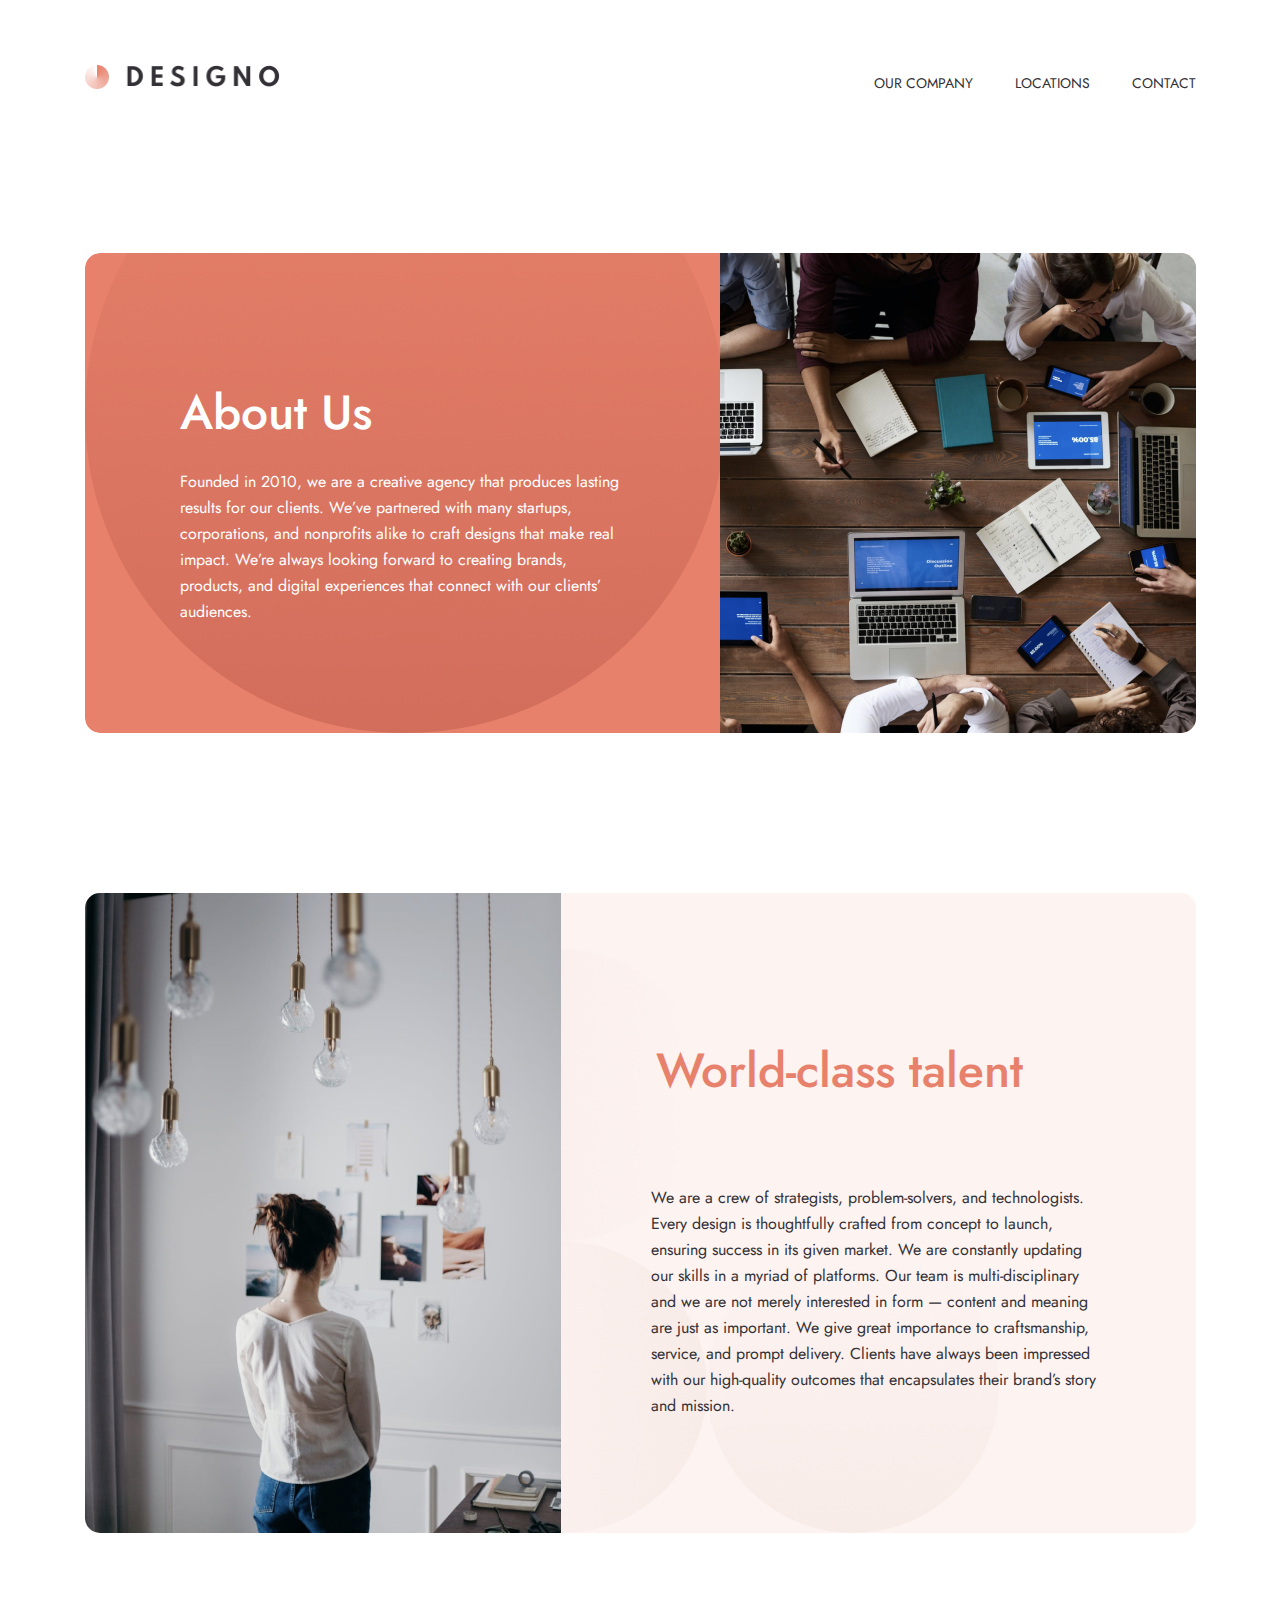
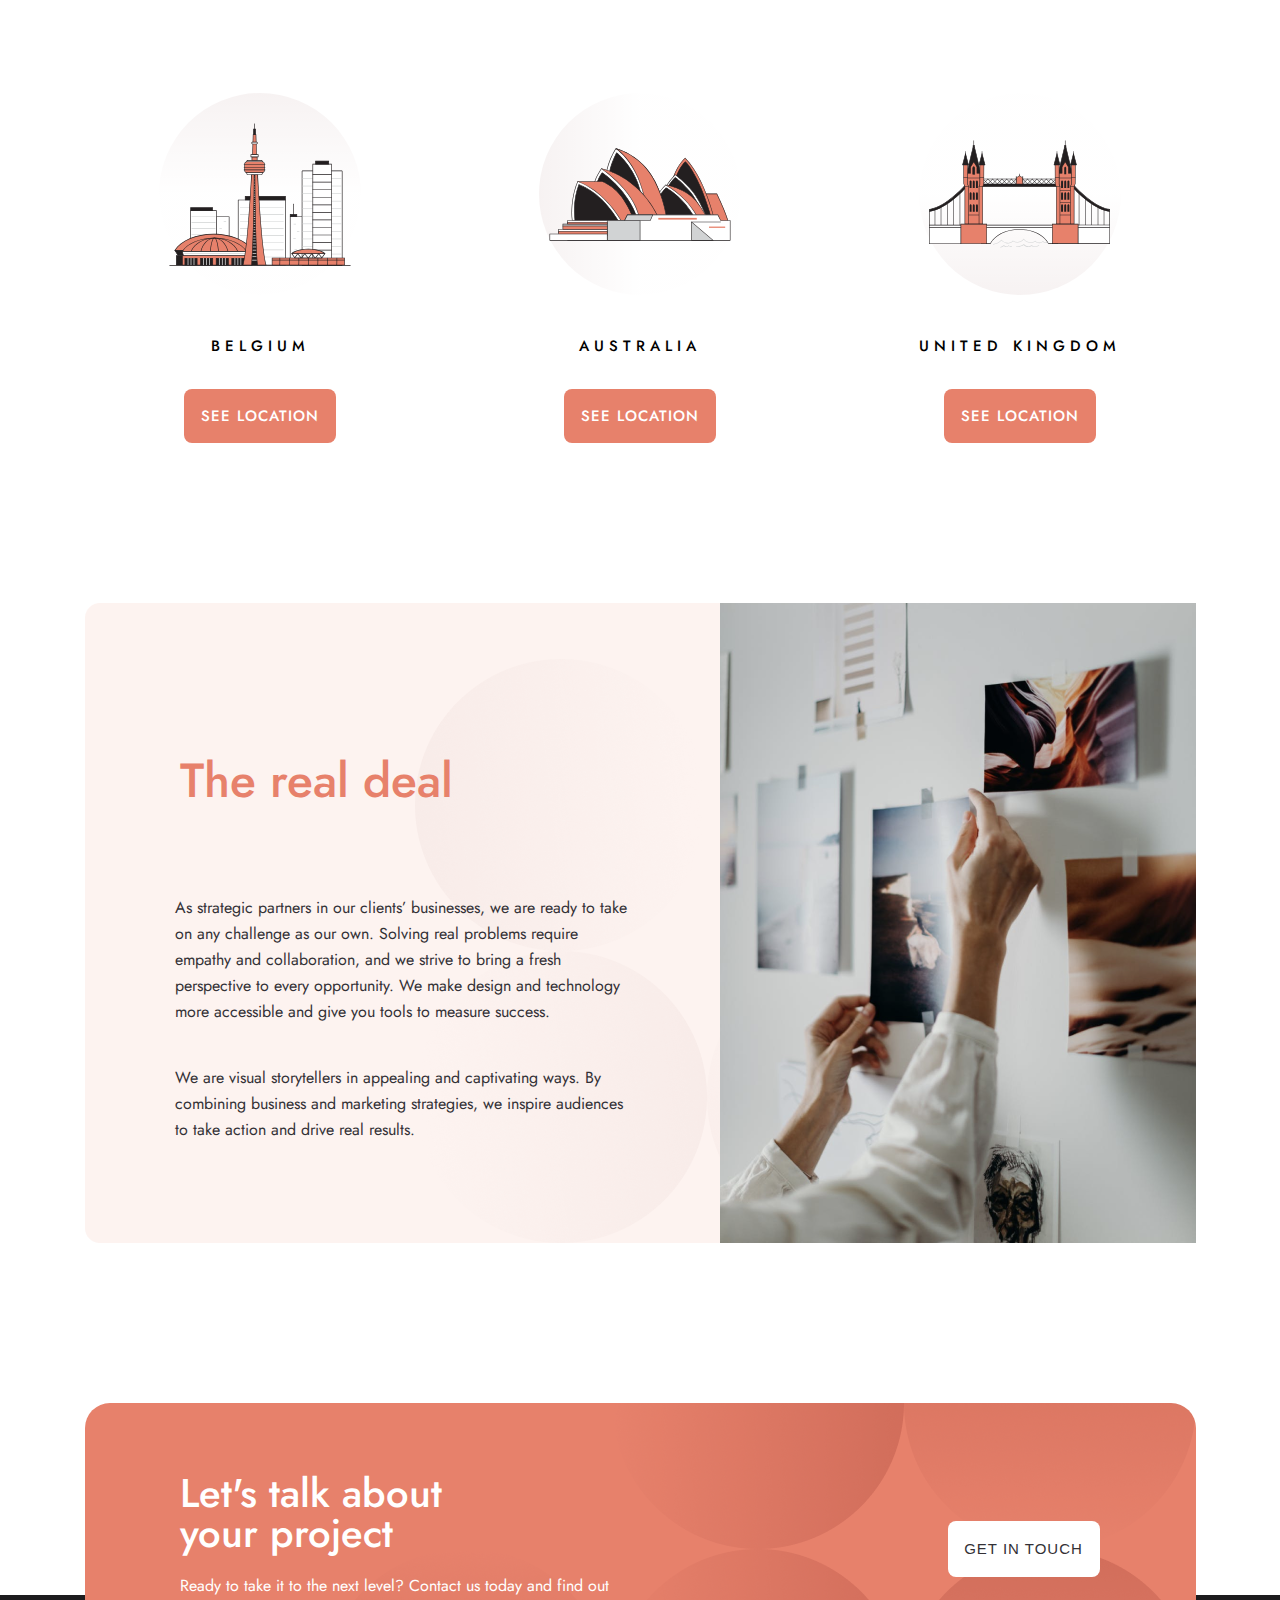
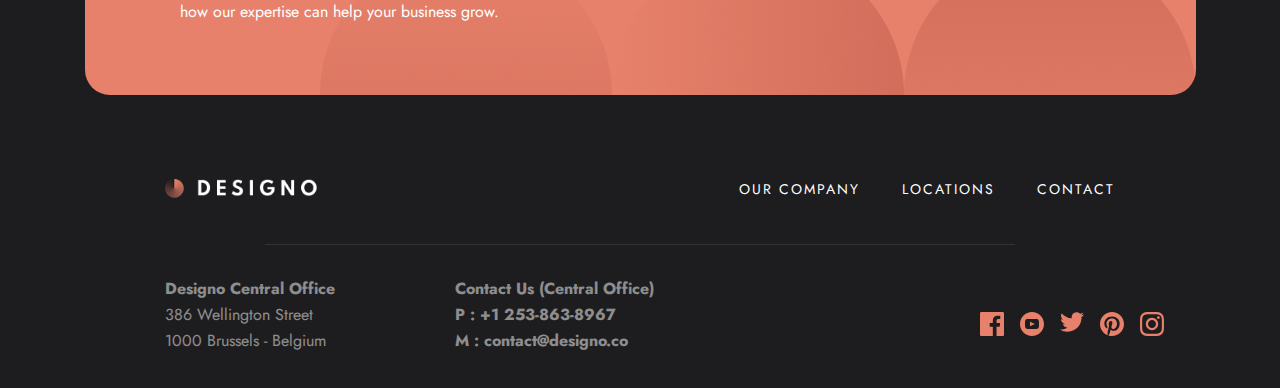
==== about-us.html @ 07c84627 "Uploading project" ====
<!DOCTYPE html>
<html lang="en">

<head>
    <meta charset="UTF-8">
    <meta http-equiv="X-UA-Compatible" content="IE=edge">
    <meta name="viewport" content="width=device-width, initial-scale=1.0">
    <link rel="stylesheet" href="src/css/about-style.min.css">
    <title>Designo</title>
</head>

<body>
    <header>
        <nav class="main-nav">
            <a href="index.html"><img class="logo-header" src="src/img/global/logo_header.png" alt="Logo Designo" /></a>

            <ul class="main-nav-list">
                <li><a class="main-nav-link" href="about-us.html">Our company</a></li>
                <li><a class="main-nav-link" href="locations.html">Locations</a></li>
                <li><a class="main-nav-link" href="contact.html">Contact</a></li>
            </ul>
        </nav>
    </header>
    <section class="landpage__about">
        <div class="landpage__about__textbehind">
            <h1 class="land__about__tittle"> About Us </h1>
            <p class="landpage__about__founded">Founded in 2010, we are a creative agency that produces lasting results
                for our clients. We’ve partnered with many startups, corporations, and nonprofits alike to craft designs
                that make real impact. We’re always looking forward to creating brands, products, and digital
                experiences that connect with our clients’ audiences.</p>
        </div>
        <div class="landpage__about__image">
            <img src="about-us/src/img/about-us.png" class="landpage__about__us">
        </div>
    </section>

    <section class="landpage__about__second">
        <div class="landpage__about__image__two">
            <img src="about-us/src/img/talent.png" class="landpage__about__talent">
        </div>

        <div class="landpage__about__textbehind__two">
            <h4 class="landpage__about__tittle__two">World-class talent</h4>
            <p class="landpage__about__crew">We are a crew of strategists, problem-solvers, and technologists. Every
                design is thoughtfully crafted from concept to launch, ensuring success in its given market. We are
                constantly updating our skills in a myriad of platforms.

                Our team is multi-disciplinary and we are not merely interested in form — content and meaning are just
                as important. We give great importance to craftsmanship, service, and prompt delivery. Clients have
                always been impressed with our high-quality outcomes that encapsulates their brand’s story and mission.
            </p>
        </div>
    </section>

    <section class="landpage__about__third">
        <div class="landpage__about__location">
            <img src="about-us/src/img/canada.svg" class="landpage_about__logo">
            <p class="landpage__about__pais">BELGIUM</p>
            <a href="#" class="landpage__about__location">SEE LOCATION</a>
        </div>
        <div class="landpage__about__location">
            <img src="about-us/src/img/australia.svg" class="landpage_about__logo">
            <p class="landpage__about__pais"> AUSTRALIA</p>
            <a href="#" class="landpage__about__location">SEE LOCATION</a>
        </div>

        <div class="landpage__about__location">
            <img src="about-us/src/img/uk.svg" class="landpage_about__logo">
            <p class="landpage__about__pais">UNITED KINGDOM</p>
            <a href="#" class="landpage__about__location">SEE LOCATION</a>
        </div>
    </section>

    <section class="landpage__about__fourth">
        <div class="landpage__about__textbehind__three">
            <h4 class="landpage__about__tittle__four">The real deal</h4>
            <p class="landpage__about__partners">As strategic partners in our clients’ businesses, we are ready to take
                on any challenge as our own. Solving real problems require empathy and collaboration, and we strive to
                bring a fresh perspective to every opportunity. We make design and technology more accessible and give
                you tools to measure success.</p>

            <p class="landpage__about__partners__two">We are visual storytellers in appealing and captivating ways. By
                combining business and marketing strategies, we inspire audiences to take action and drive real results.
            </p>
        </div>
        <div class="landpage__about__image__four">
            <img src="about-us/src/img/real-deal.png" class="landpage__about__deal">
        </div>

    </section>

    <!-- SECTION FOOTER -->

    <footer class="main-footer footer">
        <section class="footer__block block">
            <div class="block__textarea">
                <h4 class="block__title">Let's talk about your project</h4>
                <p class="block__text">Ready to take it to the next level? Contact us today and find out how our
                    expertise can help your business grow.</p>
            </div>
            <div class="block__buttonarea">
                <button class="block__button">Get in touch</button>
            </div>
        </section>
        <section class="footer__footer">
            <div class="footer__links">
                <a href="index.html">
                    <figure><img class="footer__logo" src="src/img/global/logo_footer.png" alt="Logo of designo">
                    </figure>
                </a>
                <nav class="footer__nav nav">
                    <ul class="nav__list">
                        <li class="nav__items"><a class="nav__links" href="about-us.html">Our company</a></li>
                        <li class="nav__items"><a class="nav__links" href="locations.html">Locations</a></li>
                        <li class="nav__items"><a class="nav__links" href="contact.html">Contact</a></li>
                    </ul>
                </nav>
            </div>
            <div class="footer__line"></div>
            <section class="footer__info info">
                <div class="info__adress adress">
                    <p class="adress__bold bold">Designo Central Office</p>
                    <p class="adress__name">
                        386 Wellington Street <br>
                        1000 Brussels - Belgium
                    </p>
                </div>
                <div class="info__contact contact">
                    <p class="contact__bold">
                        Contact Us (Central Office) <br>
                        P : <a class="contact__link" href="tel: +1253-863-8967">+1 253-863-8967</a><br>
                        M : <a class="contact__link" href="mailto: ">contact@designo.co</a>
                    </p>
                </div>
            </section>
            <section class="footer__social">
                <nav class="footer__social social">
                    <ul class="social__list">
                        <li class="social__items"><a class="social__links" href="#"><img class="social__image"
                                    src="src/img/global/icon/facebook.svg"></a></li>
                        <li class="social__items"><a class="social__links" href="#"><img class="social__image"
                                    src="src/img/global/icon/youtube.svg"></a></li>
                        <li class="social__items"><a class="social__links" href="#"><img class="social__image"
                                    src="src/img/global/icon/twitter.svg"></a></li>
                        <li class="social__items"><a class="social__links" href="#"><img class="social__image"
                                    src="src/img/global/icon/printerest.svg"></a></li>
                        <li class="social__items"><a class="social__links" href="#"><img class="social__image"
                                    src="src/img/global/icon/instagram.svg"></a></li>
                    </ul>
                </nav>
            </section>
        </section>
        </div>
    </footer>
</body>

</html>
---- src/css/about-style.min.css ----
@import"https://fonts.googleapis.com/css2?family=Jost:ital,wght@0,100;0,200;0,300;0,400;0,500;0,600;0,700;0,800;0,900;1,100;1,200;1,300;1,400;1,500;1,600;1,700;1,800;1,900&display=swap";.main-nav{max-width:111.1rem;display:-webkit-box;display:-ms-flexbox;display:flex;-webkit-box-pack:justify;-ms-flex-pack:justify;justify-content:space-between;margin:auto;margin-top:6.5rem;margin-bottom:7rem}.main-nav .logo-header{width:19.5rem}.main-nav .main-nav-list{display:-webkit-box;display:-ms-flexbox;display:flex;gap:4.2rem;-webkit-box-align:end;-ms-flex-align:end;align-items:flex-end;list-style:none}.main-nav .main-nav-list .main-nav-link:link,.main-nav .main-nav-list .main-nav-link:active,.main-nav .main-nav-list .main-nav-link:visited{font-size:1.4rem;color:#333136;text-decoration:none;text-transform:uppercase;position:relative}.main-nav .main-nav-list .main-nav-link:link::after,.main-nav .main-nav-list .main-nav-link:active::after,.main-nav .main-nav-list .main-nav-link:visited::after{content:"";position:absolute;bottom:0;left:0;width:100%;height:1px;-webkit-transform:scaleX(0);transform:scaleX(0);-webkit-transition:-webkit-transform .4s ease;transition:-webkit-transform .4s ease;transition:transform .4s ease;transition:transform .4s ease, -webkit-transform .4s ease;-webkit-transform-origin:bottom right;transform-origin:bottom right;background-color:#333136}.main-nav .main-nav-list .main-nav-link:link:hover::after,.main-nav .main-nav-list .main-nav-link:active:hover::after,.main-nav .main-nav-list .main-nav-link:visited:hover::after{-webkit-transform-origin:bottom left;transform-origin:bottom left;-webkit-transform:scaleX(1);transform:scaleX(1)}.landpage__about{margin:16rem auto;background:url(../../../about-us/src/img/background.png);border-radius:1.5rem;border-left:0px;width:111.1rem;height:48rem;display:-webkit-box;display:-ms-flexbox;display:flex}.landpage__about__us{border-radius:1.5rem;border-bottom-left-radius:0px;border-top-left-radius:0px}.land__about__tittle{padding-top:13.6rem;padding-left:9.5rem;font-family:"Jost";font-style:normal;font-weight:500;font-size:4.8rem;line-height:4.8rem;color:#fff}.landpage__about__founded{margin:3.2rem 9.5rem;font-family:"Jost";font-style:normal;font-weight:400;font-size:1.6rem;line-height:2.6rem;color:#fff}.landpage__about__second{display:-webkit-box;display:-ms-flexbox;display:flex;margin:16rem auto;background:url(../../../about-us/src/img/Group.png);width:111.1rem;height:64rem;left:16.5rem;top:79.5rem}.landpage__about__second .landpage__about__talent{border-top-left-radius:1.5rem;border-bottom-left-radius:1.5rem}.landpage__about__second .landpage__about__tittle__two{padding-top:15.4rem;padding-left:95px;font-family:"Jost";font-style:normal;font-weight:500;font-size:4.8rem;line-height:4.8rem;color:#e7816b}.landpage__about__second .landpage__about__crew{margin:9rem 9rem;font-family:"Jost";font-style:normal;font-weight:400;font-size:1.6rem;line-height:2.6rem;color:#333136}.landpage__about__third{margin:auto;display:-webkit-box;display:-ms-flexbox;display:flex;-webkit-box-pack:center;-ms-flex-pack:center;justify-content:center;gap:3rem}.landpage__about__third .landpage__about__location{justify-items:center;-webkit-box-orient:vertical;-webkit-box-direction:normal;-ms-flex-direction:column;flex-direction:column;display:-webkit-box;display:-ms-flexbox;display:flex;-webkit-box-align:center;-ms-flex-align:center;align-items:center;width:35rem}.landpage__about__third .landpage__about__location .landpage_about__logo{margin-bottom:4rem}.landpage__about__third .landpage__about__location .landpage__about__pais{font-family:"Jost";font-style:normal;font-weight:500;font-size:1.5rem;text-align:center;letter-spacing:.5rem;margin-bottom:3.2rem}.landpage__about__third .landpage__about__location .landpage__about__location{display:-webkit-box;display:-ms-flexbox;display:flex;-webkit-box-pack:center;-ms-flex-pack:center;justify-content:center;-webkit-box-align:center;-ms-flex-align:center;align-items:center;text-decoration:none;letter-spacing:.1rem;font-family:"Jost";font-style:normal;font-weight:500;font-size:1.5rem;line-height:2.2rem;color:#fff;background:#e7816b;border-radius:.8rem;width:15.2rem;height:5.4rem;padding:.4rem}.landpage__about__third .landpage__about__location .landpage__about__location:hover{background-color:#864b3d}.landpage__about__fourth{display:-webkit-box;display:-ms-flexbox;display:flex;margin:16rem auto;background:url(../../../about-us/src/img/Group.png);width:111.1rem;height:64rem;left:16.5rem;top:79.5rem}.landpage__about__fourth .landpage__about__textbehind__three{-webkit-box-orient:vertical;-webkit-box-direction:normal;-ms-flex-direction:flex-end;flex-direction:flex-end}.landpage__about__fourth .landpage__about__textbehind__three .landpage__about__tittle__four{padding-top:15.4rem;padding-left:9.5rem;font-family:"Jost";font-style:normal;font-weight:500;font-size:4.8rem;line-height:4.8rem;color:#e7816b}.landpage__about__fourth .landpage__about__textbehind__three .landpage__about__partners{margin:9rem 9rem;font-family:"Jost";font-style:normal;font-weight:400;font-size:1.6rem;line-height:2.6rem;color:#333136}.landpage__about__fourth .landpage__about__textbehind__three .landpage__about__partners__two{margin-bottom:auto;margin:-5rem 9rem;font-family:"Jost";font-style:normal;font-weight:400;font-size:1.6rem;line-height:2.6rem;color:#333136}.landpage__about__image__four{display:-webkit-box;display:-ms-flexbox;display:flex}.landpage__about__image__four .landpage__about__deal{border:top right radius 1.5rem;border:bottom right radius 1.5rem;width:47.6rem}.footer{width:100vw}.footer .block{position:relative;z-index:1;background-image:url("../../src/img/global/footer.png");background-position:center;background-size:cover;max-width:111.1rem;height:29.2rem;margin:0 auto;border-radius:25px;display:-webkit-box;display:-ms-flexbox;display:flex;-webkit-box-orient:horizontal;-webkit-box-direction:normal;-ms-flex-direction:row;flex-direction:row;-webkit-box-align:center;-ms-flex-align:center;align-items:center}.footer .block__textarea{display:-webkit-box;display:-ms-flexbox;display:flex;-webkit-box-orient:vertical;-webkit-box-direction:normal;-ms-flex-direction:column;flex-direction:column;-webkit-box-pack:center;-ms-flex-pack:center;justify-content:center;gap:2rem;margin-left:9.5rem;margin-right:30.9rem}.footer .block__title{max-width:26.8rem;font-weight:500;font-size:4rem;line-height:4rem;color:#fff}.footer .block__text{width:45.9rem;max-height:5.2rem;font-weight:400;font-size:1.6rem;line-height:2.6rem;color:#fff}.footer .block__button{width:15.2rem;height:5.6rem;background:#fff;border-radius:8px;border:none;font-weight:500;font-size:1.5rem;color:#333136;text-transform:uppercase;letter-spacing:.1rem}.footer .block__button:hover{background:rgba(255,255,255,.5);color:#fff;cursor:pointer}.footer__footer{position:absolute;background-color:#1d1c1e;width:100vw;height:39.3rem;margin-top:-10rem}.footer__links{display:-webkit-box;display:-ms-flexbox;display:flex;-webkit-box-orient:horizontal;-webkit-box-direction:normal;-ms-flex-direction:row;flex-direction:row;-webkit-box-pack:justify;-ms-flex-pack:justify;justify-content:space-between;max-width:101.1rem;margin:4rem 16.5rem;padding-top:14.4rem}.footer__logo{width:15.7rem}.footer__line{border-top:1px solid #fff;opacity:.1;width:75rem;margin:0 auto;margin-bottom:3.1rem}.footer .nav__list{display:-webkit-box;display:-ms-flexbox;display:flex;-webkit-box-orient:horizontal;-webkit-box-direction:normal;-ms-flex-direction:row;flex-direction:row;gap:4.2rem;list-style:none}.footer .nav__links{color:#fff;font-size:1.4rem;letter-spacing:2px;text-transform:uppercase;-webkit-text-decoration-line:none;text-decoration-line:none}.footer .nav__links:hover{-webkit-text-decoration-line:underline;text-decoration-line:underline;-webkit-text-decoration-color:rgba(255,255,255,.2);text-decoration-color:rgba(255,255,255,.2)}.footer .info{display:-webkit-box;display:-ms-flexbox;display:flex;-webkit-box-orient:horizontal;-webkit-box-direction:normal;-ms-flex-direction:row;flex-direction:row;gap:12rem;max-width:101.1rem;margin:0px 16.5rem}.footer .info__adress{color:#fff;opacity:.5;font-size:1.6rem;line-height:2.6rem;max-width:35rem}.footer .info__adress .bold{font-weight:700}.footer .info__contact{color:#fff;opacity:.5;font-size:1.6rem;line-height:2.6rem;font-weight:700;max-width:35rem}.footer .contact__link{text-decoration:none;color:#fff}.footer .social__list{display:-webkit-box;display:-ms-flexbox;display:flex;-webkit-box-orient:horizontal;-webkit-box-direction:normal;-ms-flex-direction:row;flex-direction:row;gap:1.6rem;-webkit-box-pack:end;-ms-flex-pack:end;justify-content:flex-end;margin:0px 11.6rem 7.2rem 0px;position:relative;bottom:4.2rem;list-style:none}.footer .social__links:hover{-webkit-filter:brightness(0) saturate(100%) invert(69%) sepia(67%) saturate(338%) hue-rotate(318deg) brightness(100%) contrast(102%);filter:brightness(0) saturate(100%) invert(69%) sepia(67%) saturate(338%) hue-rotate(318deg) brightness(100%) contrast(102%)}*{margin:0;padding:0;-webkit-box-sizing:border-box;box-sizing:border-box}html{font-size:62.5%;font-family:"Jost",sans-serif}/*# sourceMappingURL=about-style.min.css.map */
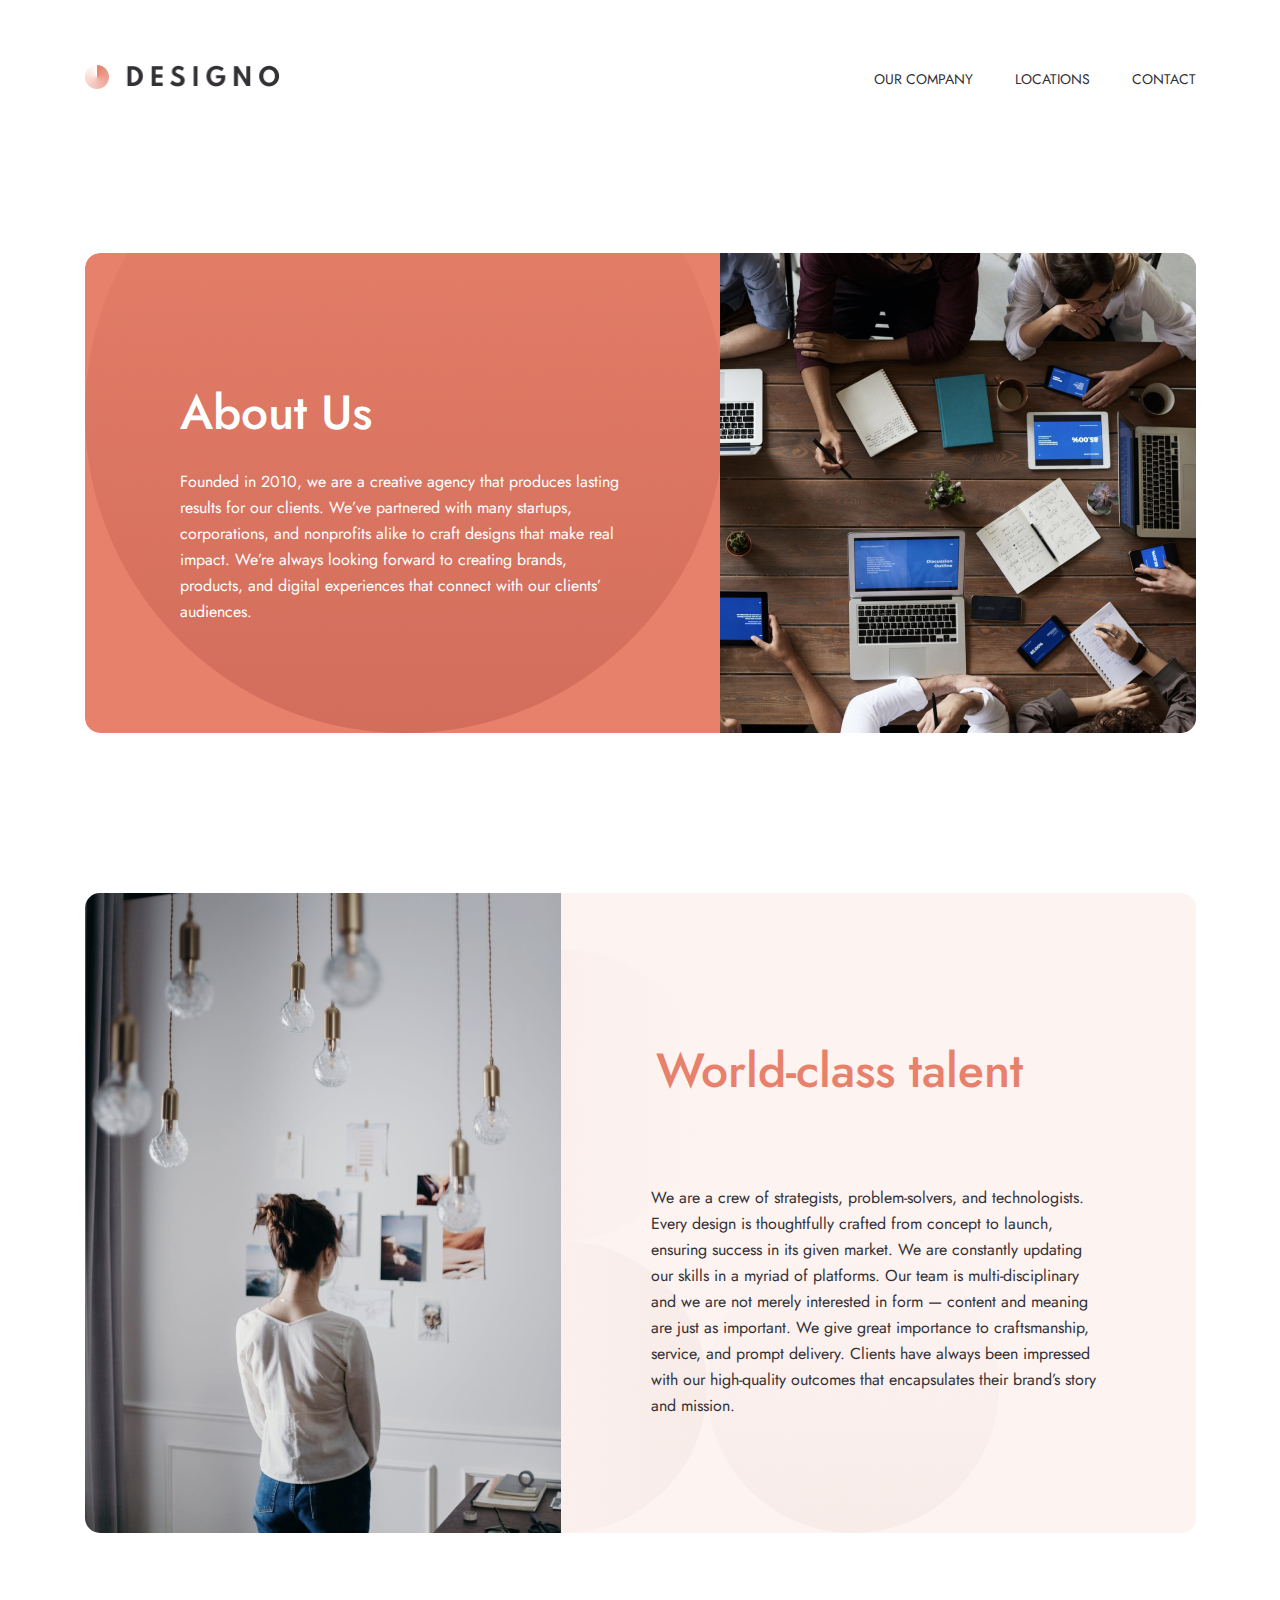
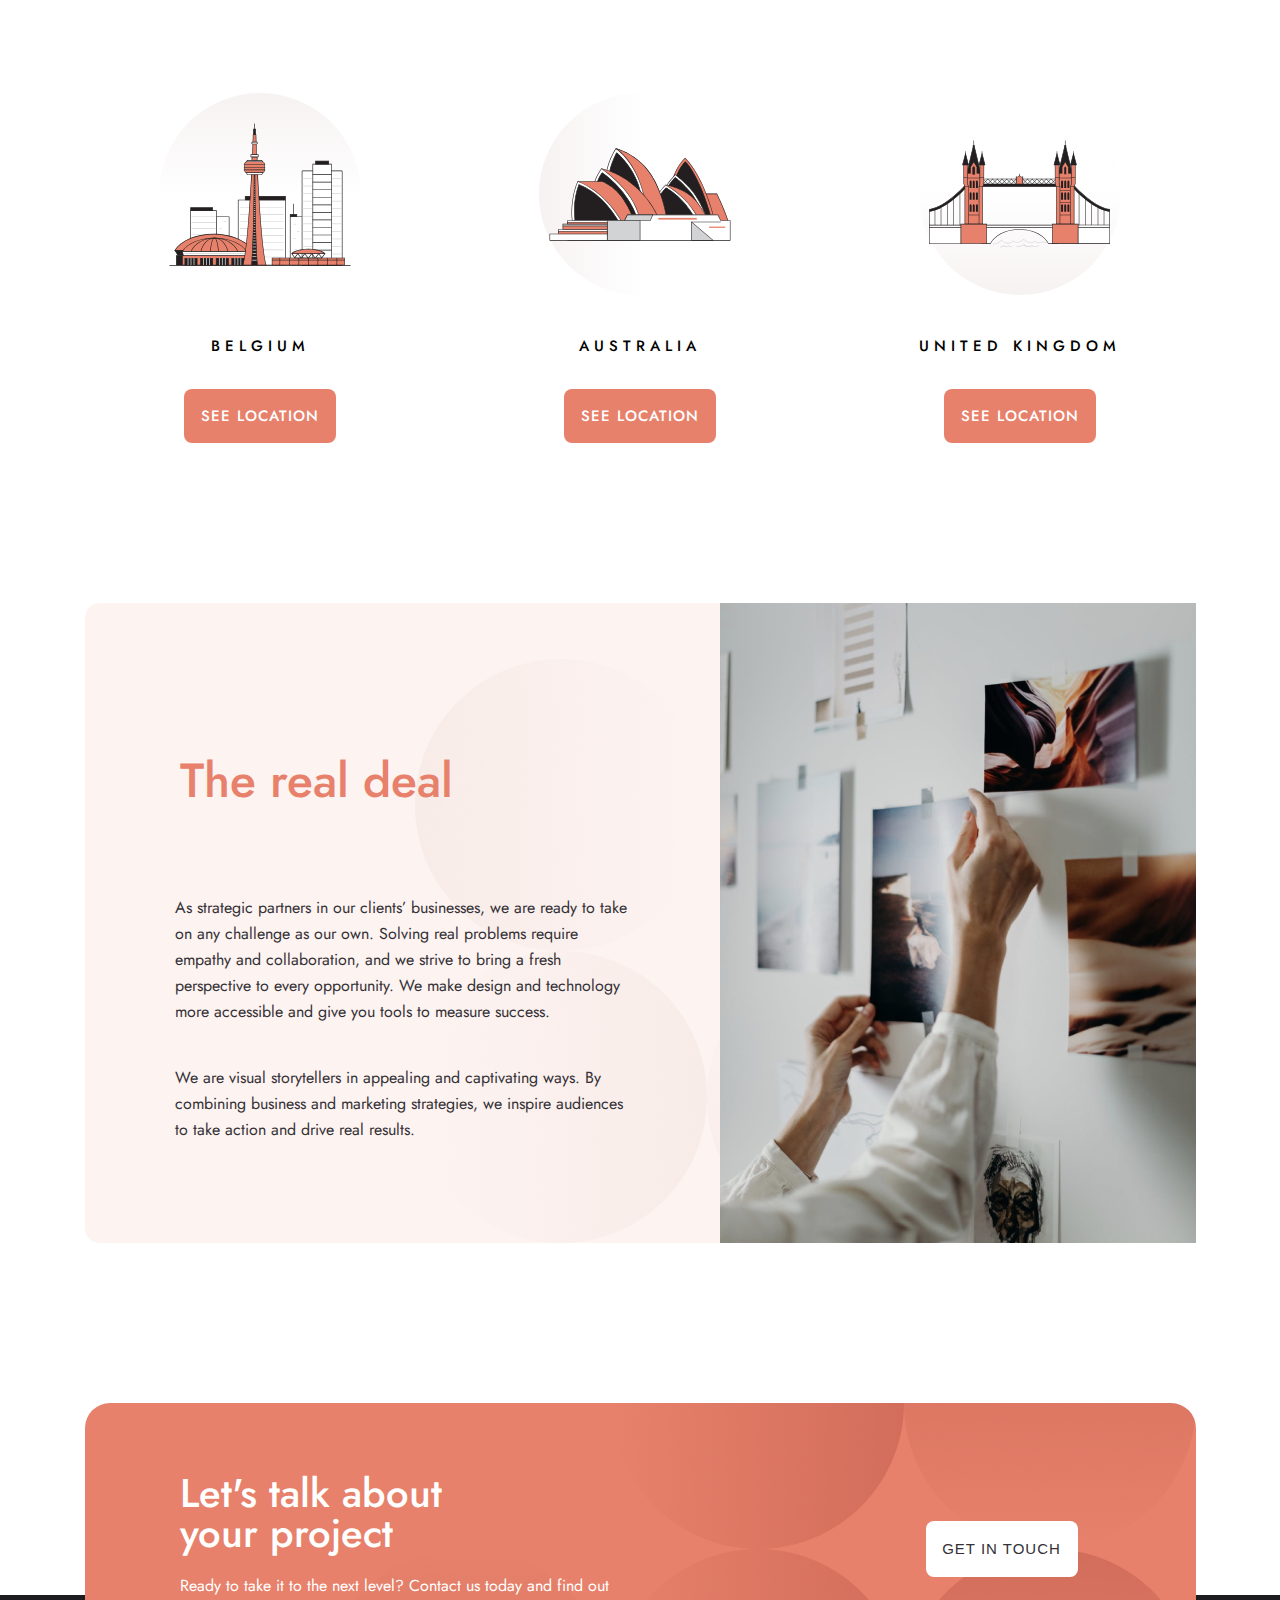
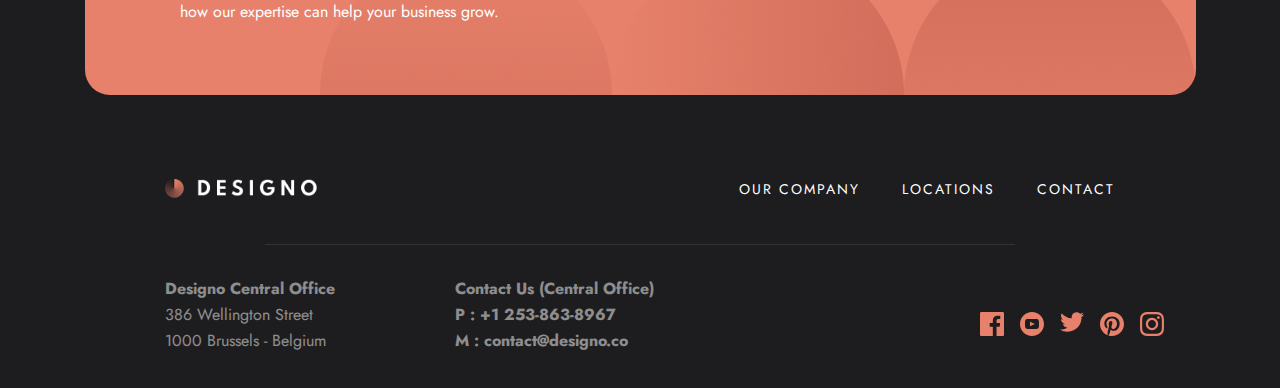
==== commit ce506695: "Friday commit" ====
--- a/about-us.html
+++ b/about-us.html
@@ -5,7 +5,7 @@
     <meta charset="UTF-8">
     <meta http-equiv="X-UA-Compatible" content="IE=edge">
     <meta name="viewport" content="width=device-width, initial-scale=1.0">
-    <link rel="stylesheet" href="src/css/about-style.min.css">
+    <link rel="stylesheet" href="././src/css/about-style.min.css">
     <title>Designo</title>
 </head>
 
@@ -89,69 +89,71 @@
 
     </section>
 
-    <!-- SECTION FOOTER -->
+  <!-- SECTION FOOTER -->
 
-    <footer class="main-footer footer">
-        <section class="footer__block block">
-            <div class="block__textarea">
-                <h4 class="block__title">Let's talk about your project</h4>
-                <p class="block__text">Ready to take it to the next level? Contact us today and find out how our
-                    expertise can help your business grow.</p>
-            </div>
-            <div class="block__buttonarea">
-                <button class="block__button">Get in touch</button>
-            </div>
-        </section>
-        <section class="footer__footer">
-            <div class="footer__links">
-                <a href="index.html">
-                    <figure><img class="footer__logo" src="src/img/global/logo_footer.png" alt="Logo of designo">
-                    </figure>
-                </a>
-                <nav class="footer__nav nav">
-                    <ul class="nav__list">
-                        <li class="nav__items"><a class="nav__links" href="about-us.html">Our company</a></li>
-                        <li class="nav__items"><a class="nav__links" href="locations.html">Locations</a></li>
-                        <li class="nav__items"><a class="nav__links" href="contact.html">Contact</a></li>
-                    </ul>
-                </nav>
-            </div>
-            <div class="footer__line"></div>
-            <section class="footer__info info">
-                <div class="info__adress adress">
-                    <p class="adress__bold bold">Designo Central Office</p>
-                    <p class="adress__name">
-                        386 Wellington Street <br>
-                        1000 Brussels - Belgium
-                    </p>
-                </div>
-                <div class="info__contact contact">
-                    <p class="contact__bold">
-                        Contact Us (Central Office) <br>
-                        P : <a class="contact__link" href="tel: +1253-863-8967">+1 253-863-8967</a><br>
-                        M : <a class="contact__link" href="mailto: ">contact@designo.co</a>
-                    </p>
-                </div>
-            </section>
-            <section class="footer__social">
-                <nav class="footer__social social">
-                    <ul class="social__list">
-                        <li class="social__items"><a class="social__links" href="#"><img class="social__image"
-                                    src="src/img/global/icon/facebook.svg"></a></li>
-                        <li class="social__items"><a class="social__links" href="#"><img class="social__image"
-                                    src="src/img/global/icon/youtube.svg"></a></li>
-                        <li class="social__items"><a class="social__links" href="#"><img class="social__image"
-                                    src="src/img/global/icon/twitter.svg"></a></li>
-                        <li class="social__items"><a class="social__links" href="#"><img class="social__image"
-                                    src="src/img/global/icon/printerest.svg"></a></li>
-                        <li class="social__items"><a class="social__links" href="#"><img class="social__image"
-                                    src="src/img/global/icon/instagram.svg"></a></li>
-                    </ul>
-                </nav>
-            </section>
-        </section>
+  <footer class="main-footer footer">
+    <section class="footer__block block">
+      <div class="block__area">
+        <div class="block__textarea">
+          <h4 class="block__title">Let's talk about your project</h4>
+          <p class="block__text">Ready to take it to the next level? Contact us today and find out how our
+            expertise can help your business grow.</p>
         </div>
-    </footer>
+        <div class="block__buttonarea">
+          <button class="block__button">Get in touch</button>
+        </div>
+      </div>
+    </section>
+    <section class="footer__footer">
+      <div class="footer__links">
+        <a href="index.html">
+          <figure><img class="footer__logo" src="src/img/global/logo_footer.png" alt="Logo of designo">
+          </figure>
+        </a>
+        <nav class="footer__nav nav">
+          <ul class="nav__list">
+            <li class="nav__items"><a class="nav__links" href="about-us.html">Our company</a></li>
+            <li class="nav__items"><a class="nav__links" href="locations.html">Locations</a></li>
+            <li class="nav__items"><a class="nav__links" href="contact.html">Contact</a></li>
+          </ul>
+        </nav>
+      </div>
+      <div class="footer__line"></div>
+      <section class="footer__info info">
+        <div class="info__adress adress">
+          <p class="adress__bold bold">Designo Central Office</p>
+          <p class="adress__name">
+            386 Wellington Street <br>
+            1000 Brussels - Belgium
+          </p>
+        </div>
+        <div class="info__contact contact">
+          <p class="contact__bold">
+            Contact Us (Central Office) <br>
+            P : <a class="contact__link" href="tel: +1253-863-8967">+1 253-863-8967</a><br>
+            M : <a class="contact__link" href="mailto: ">contact@designo.co</a>
+          </p>
+        </div>
+      </section>
+      <section class="footer__social">
+        <nav class="footer__social social">
+          <ul class="social__list">
+            <li class="social__items"><a class="social__links" href="#"><img class="social__image"
+                  src="src/img/global/icon/facebook.svg"></a></li>
+            <li class="social__items"><a class="social__links" href="#"><img class="social__image"
+                  src="src/img/global/icon/youtube.svg"></a></li>
+            <li class="social__items"><a class="social__links" href="#"><img class="social__image"
+                  src="src/img/global/icon/twitter.svg"></a></li>
+            <li class="social__items"><a class="social__links" href="#"><img class="social__image"
+                  src="src/img/global/icon/printerest.svg"></a></li>
+            <li class="social__items"><a class="social__links" href="#"><img class="social__image"
+                  src="src/img/global/icon/instagram.svg"></a></li>
+          </ul>
+        </nav>
+      </section>
+    </section>
+    </div>
+  </footer>
 </body>
 
 </html>--- a/src/css/about-style.min.css
+++ b/src/css/about-style.min.css
@@ -1 +1 @@
-@import"https://fonts.googleapis.com/css2?family=Jost:ital,wght@0,100;0,200;0,300;0,400;0,500;0,600;0,700;0,800;0,900;1,100;1,200;1,300;1,400;1,500;1,600;1,700;1,800;1,900&display=swap";.main-nav{max-width:111.1rem;display:-webkit-box;display:-ms-flexbox;display:flex;-webkit-box-pack:justify;-ms-flex-pack:justify;justify-content:space-between;margin:auto;margin-top:6.5rem;margin-bottom:7rem}.main-nav .logo-header{width:19.5rem}.main-nav .main-nav-list{display:-webkit-box;display:-ms-flexbox;display:flex;gap:4.2rem;-webkit-box-align:end;-ms-flex-align:end;align-items:flex-end;list-style:none}.main-nav .main-nav-list .main-nav-link:link,.main-nav .main-nav-list .main-nav-link:active,.main-nav .main-nav-list .main-nav-link:visited{font-size:1.4rem;color:#333136;text-decoration:none;text-transform:uppercase;position:relative}.main-nav .main-nav-list .main-nav-link:link::after,.main-nav .main-nav-list .main-nav-link:active::after,.main-nav .main-nav-list .main-nav-link:visited::after{content:"";position:absolute;bottom:0;left:0;width:100%;height:1px;-webkit-transform:scaleX(0);transform:scaleX(0);-webkit-transition:-webkit-transform .4s ease;transition:-webkit-transform .4s ease;transition:transform .4s ease;transition:transform .4s ease, -webkit-transform .4s ease;-webkit-transform-origin:bottom right;transform-origin:bottom right;background-color:#333136}.main-nav .main-nav-list .main-nav-link:link:hover::after,.main-nav .main-nav-list .main-nav-link:active:hover::after,.main-nav .main-nav-list .main-nav-link:visited:hover::after{-webkit-transform-origin:bottom left;transform-origin:bottom left;-webkit-transform:scaleX(1);transform:scaleX(1)}.landpage__about{margin:16rem auto;background:url(../../../about-us/src/img/background.png);border-radius:1.5rem;border-left:0px;width:111.1rem;height:48rem;display:-webkit-box;display:-ms-flexbox;display:flex}.landpage__about__us{border-radius:1.5rem;border-bottom-left-radius:0px;border-top-left-radius:0px}.land__about__tittle{padding-top:13.6rem;padding-left:9.5rem;font-family:"Jost";font-style:normal;font-weight:500;font-size:4.8rem;line-height:4.8rem;color:#fff}.landpage__about__founded{margin:3.2rem 9.5rem;font-family:"Jost";font-style:normal;font-weight:400;font-size:1.6rem;line-height:2.6rem;color:#fff}.landpage__about__second{display:-webkit-box;display:-ms-flexbox;display:flex;margin:16rem auto;background:url(../../../about-us/src/img/Group.png);width:111.1rem;height:64rem;left:16.5rem;top:79.5rem}.landpage__about__second .landpage__about__talent{border-top-left-radius:1.5rem;border-bottom-left-radius:1.5rem}.landpage__about__second .landpage__about__tittle__two{padding-top:15.4rem;padding-left:95px;font-family:"Jost";font-style:normal;font-weight:500;font-size:4.8rem;line-height:4.8rem;color:#e7816b}.landpage__about__second .landpage__about__crew{margin:9rem 9rem;font-family:"Jost";font-style:normal;font-weight:400;font-size:1.6rem;line-height:2.6rem;color:#333136}.landpage__about__third{margin:auto;display:-webkit-box;display:-ms-flexbox;display:flex;-webkit-box-pack:center;-ms-flex-pack:center;justify-content:center;gap:3rem}.landpage__about__third .landpage__about__location{justify-items:center;-webkit-box-orient:vertical;-webkit-box-direction:normal;-ms-flex-direction:column;flex-direction:column;display:-webkit-box;display:-ms-flexbox;display:flex;-webkit-box-align:center;-ms-flex-align:center;align-items:center;width:35rem}.landpage__about__third .landpage__about__location .landpage_about__logo{margin-bottom:4rem}.landpage__about__third .landpage__about__location .landpage__about__pais{font-family:"Jost";font-style:normal;font-weight:500;font-size:1.5rem;text-align:center;letter-spacing:.5rem;margin-bottom:3.2rem}.landpage__about__third .landpage__about__location .landpage__about__location{display:-webkit-box;display:-ms-flexbox;display:flex;-webkit-box-pack:center;-ms-flex-pack:center;justify-content:center;-webkit-box-align:center;-ms-flex-align:center;align-items:center;text-decoration:none;letter-spacing:.1rem;font-family:"Jost";font-style:normal;font-weight:500;font-size:1.5rem;line-height:2.2rem;color:#fff;background:#e7816b;border-radius:.8rem;width:15.2rem;height:5.4rem;padding:.4rem}.landpage__about__third .landpage__about__location .landpage__about__location:hover{background-color:#864b3d}.landpage__about__fourth{display:-webkit-box;display:-ms-flexbox;display:flex;margin:16rem auto;background:url(../../../about-us/src/img/Group.png);width:111.1rem;height:64rem;left:16.5rem;top:79.5rem}.landpage__about__fourth .landpage__about__textbehind__three{-webkit-box-orient:vertical;-webkit-box-direction:normal;-ms-flex-direction:flex-end;flex-direction:flex-end}.landpage__about__fourth .landpage__about__textbehind__three .landpage__about__tittle__four{padding-top:15.4rem;padding-left:9.5rem;font-family:"Jost";font-style:normal;font-weight:500;font-size:4.8rem;line-height:4.8rem;color:#e7816b}.landpage__about__fourth .landpage__about__textbehind__three .landpage__about__partners{margin:9rem 9rem;font-family:"Jost";font-style:normal;font-weight:400;font-size:1.6rem;line-height:2.6rem;color:#333136}.landpage__about__fourth .landpage__about__textbehind__three .landpage__about__partners__two{margin-bottom:auto;margin:-5rem 9rem;font-family:"Jost";font-style:normal;font-weight:400;font-size:1.6rem;line-height:2.6rem;color:#333136}.landpage__about__image__four{display:-webkit-box;display:-ms-flexbox;display:flex}.landpage__about__image__four .landpage__about__deal{border:top right radius 1.5rem;border:bottom right radius 1.5rem;width:47.6rem}.footer{width:100vw}.footer .block{position:relative;z-index:1;background-image:url("../../src/img/global/footer.png");background-position:center;background-size:cover;max-width:111.1rem;height:29.2rem;margin:0 auto;border-radius:25px;display:-webkit-box;display:-ms-flexbox;display:flex;-webkit-box-orient:horizontal;-webkit-box-direction:normal;-ms-flex-direction:row;flex-direction:row;-webkit-box-align:center;-ms-flex-align:center;align-items:center}.footer .block__textarea{display:-webkit-box;display:-ms-flexbox;display:flex;-webkit-box-orient:vertical;-webkit-box-direction:normal;-ms-flex-direction:column;flex-direction:column;-webkit-box-pack:center;-ms-flex-pack:center;justify-content:center;gap:2rem;margin-left:9.5rem;margin-right:30.9rem}.footer .block__title{max-width:26.8rem;font-weight:500;font-size:4rem;line-height:4rem;color:#fff}.footer .block__text{width:45.9rem;max-height:5.2rem;font-weight:400;font-size:1.6rem;line-height:2.6rem;color:#fff}.footer .block__button{width:15.2rem;height:5.6rem;background:#fff;border-radius:8px;border:none;font-weight:500;font-size:1.5rem;color:#333136;text-transform:uppercase;letter-spacing:.1rem}.footer .block__button:hover{background:rgba(255,255,255,.5);color:#fff;cursor:pointer}.footer__footer{position:absolute;background-color:#1d1c1e;width:100vw;height:39.3rem;margin-top:-10rem}.footer__links{display:-webkit-box;display:-ms-flexbox;display:flex;-webkit-box-orient:horizontal;-webkit-box-direction:normal;-ms-flex-direction:row;flex-direction:row;-webkit-box-pack:justify;-ms-flex-pack:justify;justify-content:space-between;max-width:101.1rem;margin:4rem 16.5rem;padding-top:14.4rem}.footer__logo{width:15.7rem}.footer__line{border-top:1px solid #fff;opacity:.1;width:75rem;margin:0 auto;margin-bottom:3.1rem}.footer .nav__list{display:-webkit-box;display:-ms-flexbox;display:flex;-webkit-box-orient:horizontal;-webkit-box-direction:normal;-ms-flex-direction:row;flex-direction:row;gap:4.2rem;list-style:none}.footer .nav__links{color:#fff;font-size:1.4rem;letter-spacing:2px;text-transform:uppercase;-webkit-text-decoration-line:none;text-decoration-line:none}.footer .nav__links:hover{-webkit-text-decoration-line:underline;text-decoration-line:underline;-webkit-text-decoration-color:rgba(255,255,255,.2);text-decoration-color:rgba(255,255,255,.2)}.footer .info{display:-webkit-box;display:-ms-flexbox;display:flex;-webkit-box-orient:horizontal;-webkit-box-direction:normal;-ms-flex-direction:row;flex-direction:row;gap:12rem;max-width:101.1rem;margin:0px 16.5rem}.footer .info__adress{color:#fff;opacity:.5;font-size:1.6rem;line-height:2.6rem;max-width:35rem}.footer .info__adress .bold{font-weight:700}.footer .info__contact{color:#fff;opacity:.5;font-size:1.6rem;line-height:2.6rem;font-weight:700;max-width:35rem}.footer .contact__link{text-decoration:none;color:#fff}.footer .social__list{display:-webkit-box;display:-ms-flexbox;display:flex;-webkit-box-orient:horizontal;-webkit-box-direction:normal;-ms-flex-direction:row;flex-direction:row;gap:1.6rem;-webkit-box-pack:end;-ms-flex-pack:end;justify-content:flex-end;margin:0px 11.6rem 7.2rem 0px;position:relative;bottom:4.2rem;list-style:none}.footer .social__links:hover{-webkit-filter:brightness(0) saturate(100%) invert(69%) sepia(67%) saturate(338%) hue-rotate(318deg) brightness(100%) contrast(102%);filter:brightness(0) saturate(100%) invert(69%) sepia(67%) saturate(338%) hue-rotate(318deg) brightness(100%) contrast(102%)}*{margin:0;padding:0;-webkit-box-sizing:border-box;box-sizing:border-box}html{font-size:62.5%;font-family:"Jost",sans-serif}/*# sourceMappingURL=about-style.min.css.map */+@import"https://fonts.googleapis.com/css2?family=Jost:ital,wght@0,100;0,200;0,300;0,400;0,500;0,600;0,700;0,800;0,900;1,100;1,200;1,300;1,400;1,500;1,600;1,700;1,800;1,900&display=swap";*{margin:0;padding:0;-webkit-box-sizing:border-box;box-sizing:border-box}html{width:100vw;overflow-x:hidden;overflow-y:scroll;font-size:62.5%;font-family:"Jost",sans-serif}@media screen and (max-width: 1160px){html{font-size:55%}}@media screen and (max-width: 880px){html{font-size:50%}}@media screen and (max-width: 768px){html{font-size:62.5%}}a{text-decoration:none}.main-nav{max-width:111.1rem;display:-webkit-box;display:-ms-flexbox;display:flex;-webkit-box-pack:justify;-ms-flex-pack:justify;justify-content:space-between;margin:auto;margin-top:6.5rem;margin-bottom:7rem}@media screen and (max-width: 1160px){.main-nav{margin:6rem 5rem 7rem}}.main-nav .logo-header{width:19.5rem}.main-nav .main-nav-list{display:-webkit-box;display:-ms-flexbox;display:flex;gap:4.2rem;-webkit-box-align:center;-ms-flex-align:center;align-items:center;list-style:none}.main-nav .main-nav-list .main-nav-link:link,.main-nav .main-nav-list .main-nav-link:active,.main-nav .main-nav-list .main-nav-link:visited{font-size:1.4rem;color:#333136;text-decoration:none;text-transform:uppercase;position:relative}.main-nav .main-nav-list .main-nav-link:link::after,.main-nav .main-nav-list .main-nav-link:active::after,.main-nav .main-nav-list .main-nav-link:visited::after{content:"";position:absolute;bottom:0;left:0;width:100%;height:1px;-webkit-transform:scaleX(0);transform:scaleX(0);-webkit-transition:-webkit-transform .4s ease;transition:-webkit-transform .4s ease;transition:transform .4s ease;transition:transform .4s ease, -webkit-transform .4s ease;-webkit-transform-origin:bottom right;transform-origin:bottom right;background-color:#333136}.main-nav .main-nav-list .main-nav-link:link:hover::after,.main-nav .main-nav-list .main-nav-link:active:hover::after,.main-nav .main-nav-list .main-nav-link:visited:hover::after{-webkit-transform-origin:bottom left;transform-origin:bottom left;-webkit-transform:scaleX(1);transform:scaleX(1)}.landpage__about{margin:16rem auto;background:url(../../about-us/src/img/background.png);border-radius:1.5rem;border-left:0px;width:111.1rem;height:48rem;display:-webkit-box;display:-ms-flexbox;display:flex}.landpage__about__us{border-radius:1.5rem;border-bottom-left-radius:0px;border-top-left-radius:0px}.land__about__tittle{padding-top:13.6rem;padding-left:9.5rem;font-family:"Jost";font-style:normal;font-weight:500;font-size:4.8rem;line-height:4.8rem;color:#fff}.landpage__about__founded{margin:3.2rem 9.5rem;font-family:"Jost";font-style:normal;font-weight:400;font-size:1.6rem;line-height:2.6rem;color:#fff}.landpage__about__second{display:-webkit-box;display:-ms-flexbox;display:flex;margin:16rem auto;background:url("../../about-us/src/img/Group.png");width:111.1rem;height:64rem;left:16.5rem;top:79.5rem}.landpage__about__second .landpage__about__talent{border-top-left-radius:1.5rem;border-bottom-left-radius:1.5rem}.landpage__about__second .landpage__about__tittle__two{padding-top:15.4rem;padding-left:95px;font-family:"Jost";font-style:normal;font-weight:500;font-size:4.8rem;line-height:4.8rem;color:#e7816b}.landpage__about__second .landpage__about__crew{margin:9rem 9rem;font-family:"Jost";font-style:normal;font-weight:400;font-size:1.6rem;line-height:2.6rem;color:#333136}.landpage__about__third{margin:auto;display:-webkit-box;display:-ms-flexbox;display:flex;-webkit-box-pack:center;-ms-flex-pack:center;justify-content:center;gap:3rem}.landpage__about__third .landpage__about__location{justify-items:center;-webkit-box-orient:vertical;-webkit-box-direction:normal;-ms-flex-direction:column;flex-direction:column;display:-webkit-box;display:-ms-flexbox;display:flex;-webkit-box-align:center;-ms-flex-align:center;align-items:center;width:35rem}.landpage__about__third .landpage__about__location .landpage_about__logo{margin-bottom:4rem}.landpage__about__third .landpage__about__location .landpage__about__pais{font-family:"Jost";font-style:normal;font-weight:500;font-size:1.5rem;text-align:center;letter-spacing:.5rem;margin-bottom:3.2rem}.landpage__about__third .landpage__about__location .landpage__about__location{display:-webkit-box;display:-ms-flexbox;display:flex;-webkit-box-pack:center;-ms-flex-pack:center;justify-content:center;-webkit-box-align:center;-ms-flex-align:center;align-items:center;text-decoration:none;letter-spacing:.1rem;font-family:"Jost";font-style:normal;font-weight:500;font-size:1.5rem;line-height:2.2rem;color:#fff;background:#e7816b;border-radius:.8rem;width:15.2rem;height:5.4rem;padding:.4rem}.landpage__about__third .landpage__about__location .landpage__about__location:hover{background-color:#864b3d}.landpage__about__fourth{display:-webkit-box;display:-ms-flexbox;display:flex;margin:16rem auto;background:url(../../about-us/src/img/Group.png);width:111.1rem;height:64rem;left:16.5rem;top:79.5rem}.landpage__about__fourth .landpage__about__textbehind__three{-webkit-box-orient:vertical;-webkit-box-direction:normal;-ms-flex-direction:flex-end;flex-direction:flex-end}.landpage__about__fourth .landpage__about__textbehind__three .landpage__about__tittle__four{padding-top:15.4rem;padding-left:9.5rem;font-family:"Jost";font-style:normal;font-weight:500;font-size:4.8rem;line-height:4.8rem;color:#e7816b}.landpage__about__fourth .landpage__about__textbehind__three .landpage__about__partners{margin:9rem 9rem;font-family:"Jost";font-style:normal;font-weight:400;font-size:1.6rem;line-height:2.6rem;color:#333136}.landpage__about__fourth .landpage__about__textbehind__three .landpage__about__partners__two{margin-bottom:auto;margin:-5rem 9rem;font-family:"Jost";font-style:normal;font-weight:400;font-size:1.6rem;line-height:2.6rem;color:#333136}.landpage__about__image__four{display:-webkit-box;display:-ms-flexbox;display:flex}.landpage__about__image__four .landpage__about__deal{border:top right radius 1.5rem;border:bottom right radius 1.5rem;width:47.6rem}.footer .block{position:relative;z-index:1;background-image:url("../../src/img/global/footer.png");background-position:center;background-size:cover;max-width:111.1rem;height:29.2rem;margin:0 auto;border-radius:25px;display:-webkit-box;display:-ms-flexbox;display:flex;-webkit-box-orient:horizontal;-webkit-box-direction:normal;-ms-flex-direction:row;flex-direction:row;-webkit-box-align:center;-ms-flex-align:center;align-items:center}@media screen and (max-width: 1160px){.footer .block{margin:0 5rem 0;max-width:none}}.footer .block__area{width:111.1rem;display:-webkit-box;display:-ms-flexbox;display:flex;-webkit-box-orient:horizontal;-webkit-box-direction:normal;-ms-flex-direction:row;flex-direction:row;-webkit-box-pack:justify;-ms-flex-pack:justify;justify-content:space-between;-webkit-box-align:center;-ms-flex-align:center;align-items:center;margin:0 11.8rem 0 9.5rem}@media screen and (max-width: 768px){.footer .block__area{-webkit-box-orient:vertical;-webkit-box-direction:normal;-ms-flex-direction:column;flex-direction:column;-webkit-box-align:center;-ms-flex-align:center;align-items:center;-webkit-box-pack:center;-ms-flex-pack:center;justify-content:center;width:initial;margin:0 auto}}.footer .block__textarea{display:-webkit-box;display:-ms-flexbox;display:flex;-webkit-box-orient:vertical;-webkit-box-direction:normal;-ms-flex-direction:column;flex-direction:column;-webkit-box-pack:center;-ms-flex-pack:center;justify-content:center;gap:2rem}@media screen and (max-width: 768px){.footer .block__textarea{text-align:center;margin-bottom:3.2rem}}.footer .block__title{max-width:26.8rem;font-weight:500;font-size:4rem;line-height:4rem;color:#fff}@media screen and (max-width: 768px){.footer .block__title{max-width:initial}}.footer .block__text{width:45.9rem;max-height:5.2rem;font-weight:400;font-size:1.6rem;line-height:2.6rem;color:#fff}.footer .block__button{width:15.2rem;height:5.6rem;background:#fff;border-radius:8px;border:none;font-weight:500;font-size:1.5rem;color:#333136;text-transform:uppercase;letter-spacing:.1rem}.footer .block__button:hover{background:rgba(255,255,255,.5);color:#fff;cursor:pointer}.footer__footer{position:absolute;background-color:#1d1c1e;width:100%;height:39.3rem;margin-top:-10rem}.footer__links{display:-webkit-box;display:-ms-flexbox;display:flex;-webkit-box-orient:horizontal;-webkit-box-direction:normal;-ms-flex-direction:row;flex-direction:row;-webkit-box-pack:justify;-ms-flex-pack:justify;justify-content:space-between;max-width:101.1rem;margin:4rem 16.5rem;padding-top:14.4rem}@media screen and (max-width: 768px){.footer__links{margin:4rem 4rem}}.footer__logo{width:15.7rem}.footer__line{border-top:1px solid #fff;opacity:.1;width:75rem;margin:0 auto;margin-bottom:3.1rem}.footer .nav__list{display:-webkit-box;display:-ms-flexbox;display:flex;-webkit-box-orient:horizontal;-webkit-box-direction:normal;-ms-flex-direction:row;flex-direction:row;gap:4.2rem;list-style:none}.footer .nav__links{color:#fff;font-size:1.4rem;letter-spacing:2px;text-transform:uppercase;-webkit-text-decoration-line:none;text-decoration-line:none}.footer .nav__links:hover{-webkit-text-decoration-line:underline;text-decoration-line:underline;-webkit-text-decoration-color:rgba(255,255,255,.2);text-decoration-color:rgba(255,255,255,.2)}.footer .info{display:-webkit-box;display:-ms-flexbox;display:flex;-webkit-box-orient:horizontal;-webkit-box-direction:normal;-ms-flex-direction:row;flex-direction:row;gap:12rem;max-width:101.1rem;margin:0 16.5rem}@media screen and (max-width: 768px){.footer .info{margin:0 3.9rem;gap:5rem}}.footer .info__adress{color:#fff;opacity:.5;font-size:1.6rem;line-height:2.6rem;max-width:35rem}.footer .info__adress .bold{font-weight:700}.footer .info__contact{color:#fff;opacity:.5;font-size:1.6rem;line-height:2.6rem;font-weight:700;max-width:35rem}.footer .contact__link{text-decoration:none;color:#fff}.footer .social__list{display:-webkit-box;display:-ms-flexbox;display:flex;-webkit-box-orient:horizontal;-webkit-box-direction:normal;-ms-flex-direction:row;flex-direction:row;gap:1.6rem;-webkit-box-pack:end;-ms-flex-pack:end;justify-content:flex-end;margin:0px 11.6rem 7.2rem 0px;position:relative;bottom:4.2rem;list-style:none}@media screen and (max-width: 880px){.footer .social__list{margin:0px 4rem 7.2rem 2rem}}.footer .social__links:hover{-webkit-filter:brightness(0) saturate(100%) invert(69%) sepia(67%) saturate(338%) hue-rotate(318deg) brightness(100%) contrast(102%);filter:brightness(0) saturate(100%) invert(69%) sepia(67%) saturate(338%) hue-rotate(318deg) brightness(100%) contrast(102%)}/*# sourceMappingURL=about-style.min.css.map */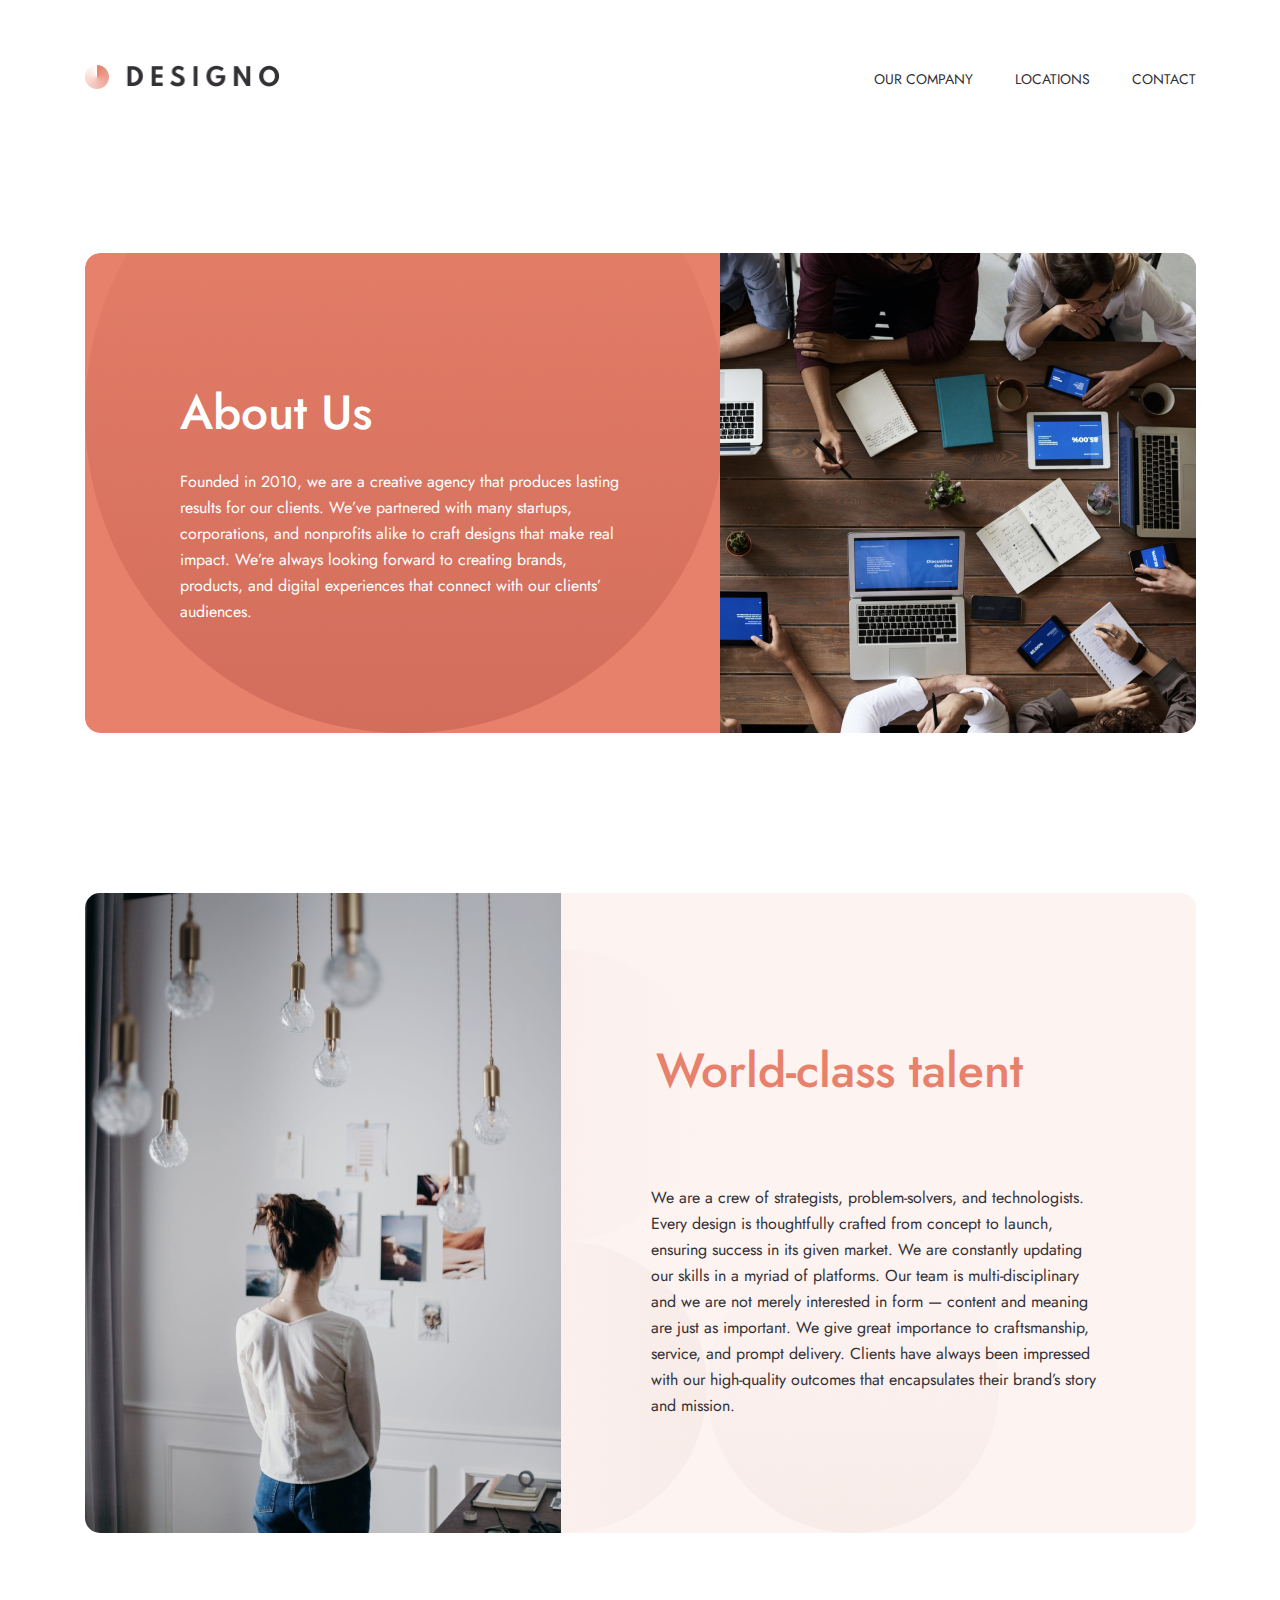
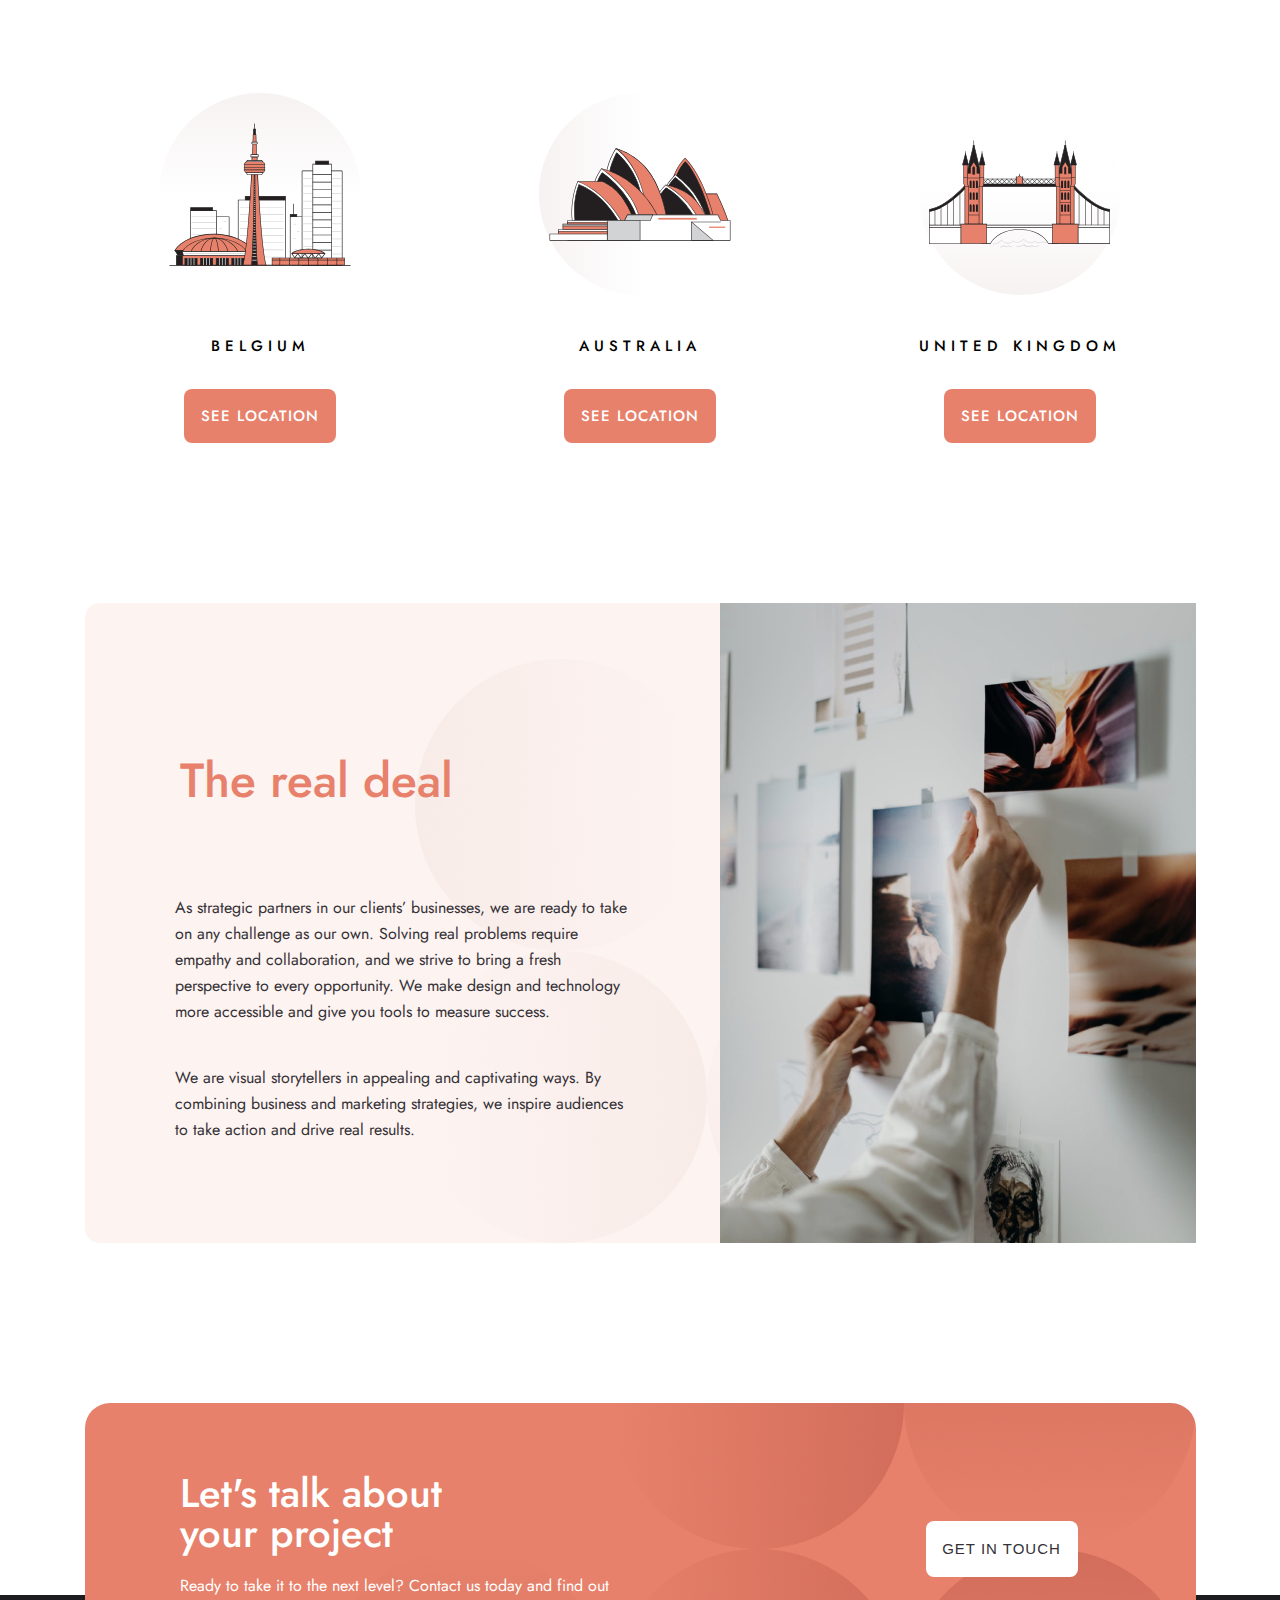
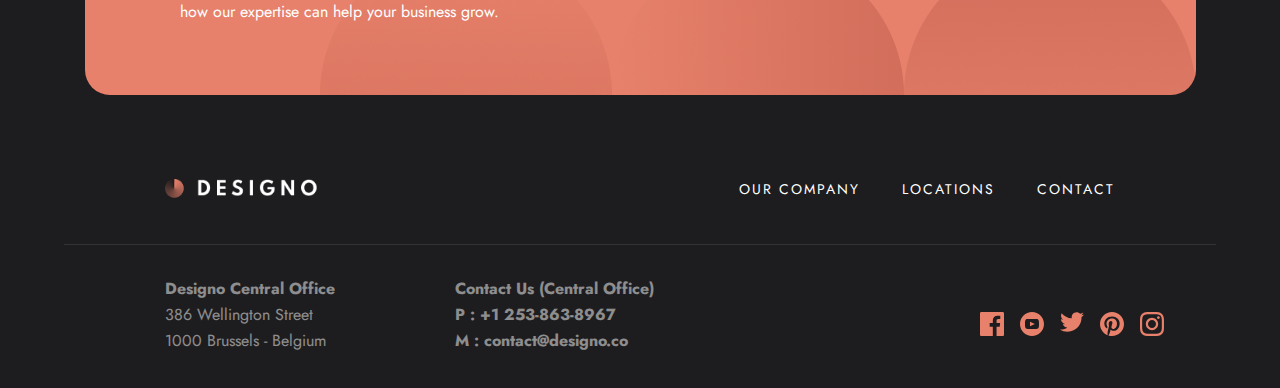
==== commit 6c95b922: "Final index" ====
--- a/about-us.html
+++ b/about-us.html
@@ -19,6 +19,12 @@
                 <li><a class="main-nav-link" href="locations.html">Locations</a></li>
                 <li><a class="main-nav-link" href="contact.html">Contact</a></li>
             </ul>
+
+            <div class="hamburger hb-hidden">
+              <span></span>
+              <span></span>
+              <span></span>
+            </div>
         </nav>
     </header>
     <section class="landpage__about">
@@ -154,6 +160,33 @@
     </section>
     </div>
   </footer>
+
+  <script>
+    /*     let bgtoggle = document.querySelector(".hamburger");
+        bgtoggle.onclick = function () {
+          bgtoggle.classList.toggle("active");
+        }; */
+       
+        const hamburger = document.querySelector(".hamburger");
+        const mainNav = document.querySelector(".main-nav-list");
+        const ul =  document.querySelector('ul');
+        var isActive = new Boolean(false);
+    
+        hamburger.addEventListener("click", () => {
+          if (isActive == true) {
+            hamburger.classList.toggle('active')
+            ul.classList.add('inactive');
+            ul.classList.remove('active');
+            isActive = false;
+          } else {
+            hamburger.classList.toggle('active')
+            ul.classList.add('active');
+            ul.classList.remove('inactive');
+            isActive = true;
+          }
+        })
+    
+      </script>
 </body>
 
 </html>--- a/src/css/about-style.min.css
+++ b/src/css/about-style.min.css
@@ -1 +1 @@
-@import"https://fonts.googleapis.com/css2?family=Jost:ital,wght@0,100;0,200;0,300;0,400;0,500;0,600;0,700;0,800;0,900;1,100;1,200;1,300;1,400;1,500;1,600;1,700;1,800;1,900&display=swap";*{margin:0;padding:0;-webkit-box-sizing:border-box;box-sizing:border-box}html{width:100vw;overflow-x:hidden;overflow-y:scroll;font-size:62.5%;font-family:"Jost",sans-serif}@media screen and (max-width: 1160px){html{font-size:55%}}@media screen and (max-width: 880px){html{font-size:50%}}@media screen and (max-width: 768px){html{font-size:62.5%}}a{text-decoration:none}.main-nav{max-width:111.1rem;display:-webkit-box;display:-ms-flexbox;display:flex;-webkit-box-pack:justify;-ms-flex-pack:justify;justify-content:space-between;margin:auto;margin-top:6.5rem;margin-bottom:7rem}@media screen and (max-width: 1160px){.main-nav{margin:6rem 5rem 7rem}}.main-nav .logo-header{width:19.5rem}.main-nav .main-nav-list{display:-webkit-box;display:-ms-flexbox;display:flex;gap:4.2rem;-webkit-box-align:center;-ms-flex-align:center;align-items:center;list-style:none}.main-nav .main-nav-list .main-nav-link:link,.main-nav .main-nav-list .main-nav-link:active,.main-nav .main-nav-list .main-nav-link:visited{font-size:1.4rem;color:#333136;text-decoration:none;text-transform:uppercase;position:relative}.main-nav .main-nav-list .main-nav-link:link::after,.main-nav .main-nav-list .main-nav-link:active::after,.main-nav .main-nav-list .main-nav-link:visited::after{content:"";position:absolute;bottom:0;left:0;width:100%;height:1px;-webkit-transform:scaleX(0);transform:scaleX(0);-webkit-transition:-webkit-transform .4s ease;transition:-webkit-transform .4s ease;transition:transform .4s ease;transition:transform .4s ease, -webkit-transform .4s ease;-webkit-transform-origin:bottom right;transform-origin:bottom right;background-color:#333136}.main-nav .main-nav-list .main-nav-link:link:hover::after,.main-nav .main-nav-list .main-nav-link:active:hover::after,.main-nav .main-nav-list .main-nav-link:visited:hover::after{-webkit-transform-origin:bottom left;transform-origin:bottom left;-webkit-transform:scaleX(1);transform:scaleX(1)}.landpage__about{margin:16rem auto;background:url(../../about-us/src/img/background.png);border-radius:1.5rem;border-left:0px;width:111.1rem;height:48rem;display:-webkit-box;display:-ms-flexbox;display:flex}.landpage__about__us{border-radius:1.5rem;border-bottom-left-radius:0px;border-top-left-radius:0px}.land__about__tittle{padding-top:13.6rem;padding-left:9.5rem;font-family:"Jost";font-style:normal;font-weight:500;font-size:4.8rem;line-height:4.8rem;color:#fff}.landpage__about__founded{margin:3.2rem 9.5rem;font-family:"Jost";font-style:normal;font-weight:400;font-size:1.6rem;line-height:2.6rem;color:#fff}.landpage__about__second{display:-webkit-box;display:-ms-flexbox;display:flex;margin:16rem auto;background:url("../../about-us/src/img/Group.png");width:111.1rem;height:64rem;left:16.5rem;top:79.5rem}.landpage__about__second .landpage__about__talent{border-top-left-radius:1.5rem;border-bottom-left-radius:1.5rem}.landpage__about__second .landpage__about__tittle__two{padding-top:15.4rem;padding-left:95px;font-family:"Jost";font-style:normal;font-weight:500;font-size:4.8rem;line-height:4.8rem;color:#e7816b}.landpage__about__second .landpage__about__crew{margin:9rem 9rem;font-family:"Jost";font-style:normal;font-weight:400;font-size:1.6rem;line-height:2.6rem;color:#333136}.landpage__about__third{margin:auto;display:-webkit-box;display:-ms-flexbox;display:flex;-webkit-box-pack:center;-ms-flex-pack:center;justify-content:center;gap:3rem}.landpage__about__third .landpage__about__location{justify-items:center;-webkit-box-orient:vertical;-webkit-box-direction:normal;-ms-flex-direction:column;flex-direction:column;display:-webkit-box;display:-ms-flexbox;display:flex;-webkit-box-align:center;-ms-flex-align:center;align-items:center;width:35rem}.landpage__about__third .landpage__about__location .landpage_about__logo{margin-bottom:4rem}.landpage__about__third .landpage__about__location .landpage__about__pais{font-family:"Jost";font-style:normal;font-weight:500;font-size:1.5rem;text-align:center;letter-spacing:.5rem;margin-bottom:3.2rem}.landpage__about__third .landpage__about__location .landpage__about__location{display:-webkit-box;display:-ms-flexbox;display:flex;-webkit-box-pack:center;-ms-flex-pack:center;justify-content:center;-webkit-box-align:center;-ms-flex-align:center;align-items:center;text-decoration:none;letter-spacing:.1rem;font-family:"Jost";font-style:normal;font-weight:500;font-size:1.5rem;line-height:2.2rem;color:#fff;background:#e7816b;border-radius:.8rem;width:15.2rem;height:5.4rem;padding:.4rem}.landpage__about__third .landpage__about__location .landpage__about__location:hover{background-color:#864b3d}.landpage__about__fourth{display:-webkit-box;display:-ms-flexbox;display:flex;margin:16rem auto;background:url(../../about-us/src/img/Group.png);width:111.1rem;height:64rem;left:16.5rem;top:79.5rem}.landpage__about__fourth .landpage__about__textbehind__three{-webkit-box-orient:vertical;-webkit-box-direction:normal;-ms-flex-direction:flex-end;flex-direction:flex-end}.landpage__about__fourth .landpage__about__textbehind__three .landpage__about__tittle__four{padding-top:15.4rem;padding-left:9.5rem;font-family:"Jost";font-style:normal;font-weight:500;font-size:4.8rem;line-height:4.8rem;color:#e7816b}.landpage__about__fourth .landpage__about__textbehind__three .landpage__about__partners{margin:9rem 9rem;font-family:"Jost";font-style:normal;font-weight:400;font-size:1.6rem;line-height:2.6rem;color:#333136}.landpage__about__fourth .landpage__about__textbehind__three .landpage__about__partners__two{margin-bottom:auto;margin:-5rem 9rem;font-family:"Jost";font-style:normal;font-weight:400;font-size:1.6rem;line-height:2.6rem;color:#333136}.landpage__about__image__four{display:-webkit-box;display:-ms-flexbox;display:flex}.landpage__about__image__four .landpage__about__deal{border:top right radius 1.5rem;border:bottom right radius 1.5rem;width:47.6rem}.footer .block{position:relative;z-index:1;background-image:url("../../src/img/global/footer.png");background-position:center;background-size:cover;max-width:111.1rem;height:29.2rem;margin:0 auto;border-radius:25px;display:-webkit-box;display:-ms-flexbox;display:flex;-webkit-box-orient:horizontal;-webkit-box-direction:normal;-ms-flex-direction:row;flex-direction:row;-webkit-box-align:center;-ms-flex-align:center;align-items:center}@media screen and (max-width: 1160px){.footer .block{margin:0 5rem 0;max-width:none}}.footer .block__area{width:111.1rem;display:-webkit-box;display:-ms-flexbox;display:flex;-webkit-box-orient:horizontal;-webkit-box-direction:normal;-ms-flex-direction:row;flex-direction:row;-webkit-box-pack:justify;-ms-flex-pack:justify;justify-content:space-between;-webkit-box-align:center;-ms-flex-align:center;align-items:center;margin:0 11.8rem 0 9.5rem}@media screen and (max-width: 768px){.footer .block__area{-webkit-box-orient:vertical;-webkit-box-direction:normal;-ms-flex-direction:column;flex-direction:column;-webkit-box-align:center;-ms-flex-align:center;align-items:center;-webkit-box-pack:center;-ms-flex-pack:center;justify-content:center;width:initial;margin:0 auto}}.footer .block__textarea{display:-webkit-box;display:-ms-flexbox;display:flex;-webkit-box-orient:vertical;-webkit-box-direction:normal;-ms-flex-direction:column;flex-direction:column;-webkit-box-pack:center;-ms-flex-pack:center;justify-content:center;gap:2rem}@media screen and (max-width: 768px){.footer .block__textarea{text-align:center;margin-bottom:3.2rem}}.footer .block__title{max-width:26.8rem;font-weight:500;font-size:4rem;line-height:4rem;color:#fff}@media screen and (max-width: 768px){.footer .block__title{max-width:initial}}.footer .block__text{width:45.9rem;max-height:5.2rem;font-weight:400;font-size:1.6rem;line-height:2.6rem;color:#fff}.footer .block__button{width:15.2rem;height:5.6rem;background:#fff;border-radius:8px;border:none;font-weight:500;font-size:1.5rem;color:#333136;text-transform:uppercase;letter-spacing:.1rem}.footer .block__button:hover{background:rgba(255,255,255,.5);color:#fff;cursor:pointer}.footer__footer{position:absolute;background-color:#1d1c1e;width:100%;height:39.3rem;margin-top:-10rem}.footer__links{display:-webkit-box;display:-ms-flexbox;display:flex;-webkit-box-orient:horizontal;-webkit-box-direction:normal;-ms-flex-direction:row;flex-direction:row;-webkit-box-pack:justify;-ms-flex-pack:justify;justify-content:space-between;max-width:101.1rem;margin:4rem 16.5rem;padding-top:14.4rem}@media screen and (max-width: 768px){.footer__links{margin:4rem 4rem}}.footer__logo{width:15.7rem}.footer__line{border-top:1px solid #fff;opacity:.1;width:75rem;margin:0 auto;margin-bottom:3.1rem}.footer .nav__list{display:-webkit-box;display:-ms-flexbox;display:flex;-webkit-box-orient:horizontal;-webkit-box-direction:normal;-ms-flex-direction:row;flex-direction:row;gap:4.2rem;list-style:none}.footer .nav__links{color:#fff;font-size:1.4rem;letter-spacing:2px;text-transform:uppercase;-webkit-text-decoration-line:none;text-decoration-line:none}.footer .nav__links:hover{-webkit-text-decoration-line:underline;text-decoration-line:underline;-webkit-text-decoration-color:rgba(255,255,255,.2);text-decoration-color:rgba(255,255,255,.2)}.footer .info{display:-webkit-box;display:-ms-flexbox;display:flex;-webkit-box-orient:horizontal;-webkit-box-direction:normal;-ms-flex-direction:row;flex-direction:row;gap:12rem;max-width:101.1rem;margin:0 16.5rem}@media screen and (max-width: 768px){.footer .info{margin:0 3.9rem;gap:5rem}}.footer .info__adress{color:#fff;opacity:.5;font-size:1.6rem;line-height:2.6rem;max-width:35rem}.footer .info__adress .bold{font-weight:700}.footer .info__contact{color:#fff;opacity:.5;font-size:1.6rem;line-height:2.6rem;font-weight:700;max-width:35rem}.footer .contact__link{text-decoration:none;color:#fff}.footer .social__list{display:-webkit-box;display:-ms-flexbox;display:flex;-webkit-box-orient:horizontal;-webkit-box-direction:normal;-ms-flex-direction:row;flex-direction:row;gap:1.6rem;-webkit-box-pack:end;-ms-flex-pack:end;justify-content:flex-end;margin:0px 11.6rem 7.2rem 0px;position:relative;bottom:4.2rem;list-style:none}@media screen and (max-width: 880px){.footer .social__list{margin:0px 4rem 7.2rem 2rem}}.footer .social__links:hover{-webkit-filter:brightness(0) saturate(100%) invert(69%) sepia(67%) saturate(338%) hue-rotate(318deg) brightness(100%) contrast(102%);filter:brightness(0) saturate(100%) invert(69%) sepia(67%) saturate(338%) hue-rotate(318deg) brightness(100%) contrast(102%)}/*# sourceMappingURL=about-style.min.css.map */+@import"https://fonts.googleapis.com/css2?family=Jost:ital,wght@0,100;0,200;0,300;0,400;0,500;0,600;0,700;0,800;0,900;1,100;1,200;1,300;1,400;1,500;1,600;1,700;1,800;1,900&display=swap";*{margin:0;padding:0;-webkit-box-sizing:border-box;box-sizing:border-box}html{width:100vw;overflow-x:hidden;overflow-y:scroll;font-size:62.5%;font-family:"Jost",sans-serif}@media screen and (max-width: 1160px){html{font-size:55%}}@media screen and (max-width: 880px){html{font-size:50%}}@media screen and (max-width: 768px){html{font-size:62.5%}}@media screen and (max-width: 700px){html{font-size:59.5%}}@media screen and (max-width: 520px){html{font-size:55%}}@media screen and (max-width: 410px){html{font-size:45%}}a{text-decoration:none}.main-nav{max-width:111.1rem;display:-webkit-box;display:-ms-flexbox;display:flex;-webkit-box-pack:justify;-ms-flex-pack:justify;justify-content:space-between;margin:auto;margin-top:6.5rem;margin-bottom:7rem}@media screen and (max-width: 1160px){.main-nav{margin:6rem 5rem 7rem}}@media screen and (max-width: 620px){.main-nav{margin-top:3.5rem;margin-bottom:3.5rem;margin-left:2.4rem;position:relative}.main-nav .inactive{-webkit-transform:translateX(-100%);transform:translateX(-100%)}}.main-nav .logo-header{width:19.5rem}.main-nav .main-nav-list{display:-webkit-box;display:-ms-flexbox;display:flex;gap:4.2rem;-webkit-box-align:center;-ms-flex-align:center;align-items:center;list-style:none;position:relative;-webkit-transition:all .3s;transition:all .3s}@media screen and (max-width: 620px){.main-nav .main-nav-list{position:absolute;top:59px;left:-23px;-webkit-box-orient:vertical;-webkit-box-direction:normal;-ms-flex-direction:column;flex-direction:column;-webkit-box-align:start;-ms-flex-align:start;align-items:flex-start;padding-top:4.8rem;padding-bottom:4.8rem;padding-left:2.6rem;background-color:#1d1c1e;width:100vw;color:#fff;z-index:55}.main-nav .main-nav-list::after{content:"";position:absolute;top:290px;left:0;width:100%;height:100vh;background-color:rgba(51,49,54,.4549019608);z-index:-4}}.main-nav .main-nav-list .main-nav-link:link,.main-nav .main-nav-list .main-nav-link:active,.main-nav .main-nav-list .main-nav-link:visited{font-size:1.4rem;color:#333136;text-decoration:none;text-transform:uppercase;position:relative}@media screen and (max-width: 620px){.main-nav .main-nav-list .main-nav-link:link,.main-nav .main-nav-list .main-nav-link:active,.main-nav .main-nav-list .main-nav-link:visited{color:#fff;font-size:2.9rem}}.main-nav .main-nav-list .main-nav-link:link::after,.main-nav .main-nav-list .main-nav-link:active::after,.main-nav .main-nav-list .main-nav-link:visited::after{content:"";position:absolute;bottom:0;left:0;width:100%;height:1px;-webkit-transform:scaleX(0);transform:scaleX(0);-webkit-transition:-webkit-transform .4s ease;transition:-webkit-transform .4s ease;transition:transform .4s ease;transition:transform .4s ease, -webkit-transform .4s ease;-webkit-transform-origin:bottom right;transform-origin:bottom right;background-color:#333136}.main-nav .main-nav-list .main-nav-link:link:hover::after,.main-nav .main-nav-list .main-nav-link:active:hover::after,.main-nav .main-nav-list .main-nav-link:visited:hover::after{-webkit-transform-origin:bottom left;transform-origin:bottom left;-webkit-transform:scaleX(1);transform:scaleX(1)}.hamburger{position:relative;width:35px;height:35px;display:-webkit-box;display:-ms-flexbox;display:flex;-webkit-box-pack:center;-ms-flex-pack:center;justify-content:center;-webkit-box-align:center;-ms-flex-align:center;align-items:center;cursor:pointer;overflow:hidden;display:none}@media screen and (max-width: 620px){.hamburger{display:-webkit-box;display:-ms-flexbox;display:flex}}.hamburger span{position:absolute;width:35px;height:4px;background:#000;-webkit-transition:.5s;transition:.5s}.hamburger span:nth-child(1){-webkit-transform:translateY(-15px);transform:translateY(-15px);width:35px}.hamburger.active span:nth-child(1){width:35px;-webkit-transform:translateY(0px) rotate(45deg);transform:translateY(0px) rotate(45deg)}.hamburger span:nth-child(2){-webkit-transform:translateY(15px);transform:translateY(15px);width:35px}.hamburger.active span:nth-child(2){-webkit-transform:translateY(0px) rotate(315deg);transform:translateY(0px) rotate(315deg);width:35px}.hamburger.active span:nth-child(3){-webkit-transform:translateX(60px);transform:translateX(60px)}.landpage__about{margin:16rem auto;background:url(../../about-us/src/img/background.png);border-radius:1.5rem;border-left:0px;width:111.1rem;height:48rem;display:-webkit-box;display:-ms-flexbox;display:flex}.landpage__about__us{border-radius:1.5rem;border-bottom-left-radius:0px;border-top-left-radius:0px}.land__about__tittle{padding-top:13.6rem;padding-left:9.5rem;font-family:"Jost";font-style:normal;font-weight:500;font-size:4.8rem;line-height:4.8rem;color:#fff}.landpage__about__founded{margin:3.2rem 9.5rem;font-family:"Jost";font-style:normal;font-weight:400;font-size:1.6rem;line-height:2.6rem;color:#fff}.landpage__about__second{display:-webkit-box;display:-ms-flexbox;display:flex;margin:16rem auto;background:url("../../about-us/src/img/Group.png");width:111.1rem;height:64rem;left:16.5rem;top:79.5rem}.landpage__about__second .landpage__about__talent{border-top-left-radius:1.5rem;border-bottom-left-radius:1.5rem}.landpage__about__second .landpage__about__tittle__two{padding-top:15.4rem;padding-left:95px;font-family:"Jost";font-style:normal;font-weight:500;font-size:4.8rem;line-height:4.8rem;color:#e7816b}.landpage__about__second .landpage__about__crew{margin:9rem 9rem;font-family:"Jost";font-style:normal;font-weight:400;font-size:1.6rem;line-height:2.6rem;color:#333136}.landpage__about__third{margin:auto;display:-webkit-box;display:-ms-flexbox;display:flex;-webkit-box-pack:center;-ms-flex-pack:center;justify-content:center;gap:3rem}.landpage__about__third .landpage__about__location{justify-items:center;-webkit-box-orient:vertical;-webkit-box-direction:normal;-ms-flex-direction:column;flex-direction:column;display:-webkit-box;display:-ms-flexbox;display:flex;-webkit-box-align:center;-ms-flex-align:center;align-items:center;width:35rem}.landpage__about__third .landpage__about__location .landpage_about__logo{margin-bottom:4rem}.landpage__about__third .landpage__about__location .landpage__about__pais{font-family:"Jost";font-style:normal;font-weight:500;font-size:1.5rem;text-align:center;letter-spacing:.5rem;margin-bottom:3.2rem}.landpage__about__third .landpage__about__location .landpage__about__location{display:-webkit-box;display:-ms-flexbox;display:flex;-webkit-box-pack:center;-ms-flex-pack:center;justify-content:center;-webkit-box-align:center;-ms-flex-align:center;align-items:center;text-decoration:none;letter-spacing:.1rem;font-family:"Jost";font-style:normal;font-weight:500;font-size:1.5rem;line-height:2.2rem;color:#fff;background:#e7816b;border-radius:.8rem;width:15.2rem;height:5.4rem;padding:.4rem}.landpage__about__third .landpage__about__location .landpage__about__location:hover{background-color:#864b3d}.landpage__about__fourth{display:-webkit-box;display:-ms-flexbox;display:flex;margin:16rem auto;background:url(../../about-us/src/img/Group.png);width:111.1rem;height:64rem;left:16.5rem;top:79.5rem}.landpage__about__fourth .landpage__about__textbehind__three{-webkit-box-orient:vertical;-webkit-box-direction:normal;-ms-flex-direction:flex-end;flex-direction:flex-end}.landpage__about__fourth .landpage__about__textbehind__three .landpage__about__tittle__four{padding-top:15.4rem;padding-left:9.5rem;font-family:"Jost";font-style:normal;font-weight:500;font-size:4.8rem;line-height:4.8rem;color:#e7816b}.landpage__about__fourth .landpage__about__textbehind__three .landpage__about__partners{margin:9rem 9rem;font-family:"Jost";font-style:normal;font-weight:400;font-size:1.6rem;line-height:2.6rem;color:#333136}.landpage__about__fourth .landpage__about__textbehind__three .landpage__about__partners__two{margin-bottom:auto;margin:-5rem 9rem;font-family:"Jost";font-style:normal;font-weight:400;font-size:1.6rem;line-height:2.6rem;color:#333136}.landpage__about__image__four{display:-webkit-box;display:-ms-flexbox;display:flex}.landpage__about__image__four .landpage__about__deal{border:top right radius 1.5rem;border:bottom right radius 1.5rem;width:47.6rem}.footer .block{position:relative;z-index:1;background-image:url("../../src/img/global/footer.png");background-position:center;background-size:cover;max-width:111.1rem;height:29.2rem;margin:0 auto;border-radius:25px;display:-webkit-box;display:-ms-flexbox;display:flex;-webkit-box-orient:horizontal;-webkit-box-direction:normal;-ms-flex-direction:row;flex-direction:row;-webkit-box-align:center;-ms-flex-align:center;align-items:center}@media screen and (max-width: 1160px){.footer .block{margin:0 5rem 0;max-width:none}}@media screen and (max-width: 768px){.footer .block{height:35rem}}@media screen and (max-width: 520px){.footer .block{margin:0 2.8rem 0}}.footer .block__area{width:111.1rem;display:-webkit-box;display:-ms-flexbox;display:flex;-webkit-box-orient:horizontal;-webkit-box-direction:normal;-ms-flex-direction:row;flex-direction:row;-webkit-box-pack:justify;-ms-flex-pack:justify;justify-content:space-between;-webkit-box-align:center;-ms-flex-align:center;align-items:center;margin:0 11.8rem 0 9.5rem}@media screen and (max-width: 768px){.footer .block__area{-webkit-box-orient:vertical;-webkit-box-direction:normal;-ms-flex-direction:column;flex-direction:column;-webkit-box-align:center;-ms-flex-align:center;align-items:center;-webkit-box-pack:center;-ms-flex-pack:center;justify-content:center;width:initial;margin:0 auto}}.footer .block__textarea{display:-webkit-box;display:-ms-flexbox;display:flex;-webkit-box-orient:vertical;-webkit-box-direction:normal;-ms-flex-direction:column;flex-direction:column;-webkit-box-pack:center;-ms-flex-pack:center;justify-content:center;gap:2rem}@media screen and (max-width: 768px){.footer .block__textarea{text-align:center;margin-bottom:3.2rem}}.footer .block__title{max-width:26.8rem;font-weight:500;font-size:4rem;line-height:4rem;color:#fff}@media screen and (max-width: 768px){.footer .block__title{max-width:33.5rem;margin:auto}}.footer .block__text{width:45.9rem;max-height:5.2rem;font-weight:400;font-size:1.6rem;line-height:2.6rem;color:#fff}@media screen and (max-width: 620px){.footer .block__text{width:88%;margin:0 auto}}@media screen and (max-width: 520px){.footer .block__text{margin-bottom:2.4rem}}.footer .block__button{width:15.2rem;height:5.6rem;background:#fff;border-radius:8px;border:none;font-weight:500;font-size:1.5rem;color:#333136;text-transform:uppercase;letter-spacing:.1rem}.footer .block__button:hover{background:rgba(255,255,255,.5);color:#fff;cursor:pointer}.footer__footer{position:absolute;background-color:#1d1c1e;width:100%;height:39.3rem;margin-top:-10rem}@media screen and (max-width: 700px){.footer__footer{height:initial}}.footer__links{display:-webkit-box;display:-ms-flexbox;display:flex;-webkit-box-orient:horizontal;-webkit-box-direction:normal;-ms-flex-direction:row;flex-direction:row;-webkit-box-pack:justify;-ms-flex-pack:justify;justify-content:space-between;max-width:101.1rem;margin:4rem 16.5rem;padding-top:14.4rem}@media screen and (max-width: 768px){.footer__links{margin:4rem 4rem}}@media screen and (max-width: 700px){.footer__links{-webkit-box-orient:vertical;-webkit-box-direction:normal;-ms-flex-direction:column;flex-direction:column;-webkit-box-align:center;-ms-flex-align:center;align-items:center}}.footer__logo{width:15.7rem}@media screen and (max-width: 700px){.footer__logo{margin-bottom:3.2rem}}.footer__line{border-top:1px solid #fff;opacity:.1;width:90%;margin:0 auto;margin-bottom:3.1rem}@media screen and (max-width: 700px){.footer__line{display:none}}.footer .nav__list{display:-webkit-box;display:-ms-flexbox;display:flex;-webkit-box-orient:horizontal;-webkit-box-direction:normal;-ms-flex-direction:row;flex-direction:row;gap:4.2rem;list-style:none}@media screen and (max-width: 700px){.footer .nav__list{display:-webkit-box;display:-ms-flexbox;display:flex;-webkit-box-orient:vertical;-webkit-box-direction:normal;-ms-flex-direction:column;flex-direction:column;-webkit-box-align:center;-ms-flex-align:center;align-items:center;gap:3.2rem}}.footer .nav__links{color:#fff;font-size:1.4rem;letter-spacing:2px;text-transform:uppercase;-webkit-text-decoration-line:none;text-decoration-line:none}.footer .nav__links:hover{-webkit-text-decoration-line:underline;text-decoration-line:underline;-webkit-text-decoration-color:rgba(255,255,255,.2);text-decoration-color:rgba(255,255,255,.2)}.footer .info{display:-webkit-box;display:-ms-flexbox;display:flex;-webkit-box-orient:horizontal;-webkit-box-direction:normal;-ms-flex-direction:row;flex-direction:row;gap:12rem;max-width:101.1rem;margin:0 16.5rem}@media screen and (max-width: 880px){.footer .info{margin:0 9.5rem}}@media screen and (max-width: 768px){.footer .info{margin:0 3.9rem;gap:5rem}}@media screen and (max-width: 700px){.footer .info{-webkit-box-orient:vertical;-webkit-box-direction:normal;-ms-flex-direction:column;flex-direction:column;-webkit-box-align:center;-ms-flex-align:center;align-items:center;text-align:center}}.footer .info__adress{color:#fff;opacity:.5;font-size:1.6rem;line-height:2.6rem;max-width:35rem}.footer .info__adress .bold{font-weight:700}.footer .info__contact{color:#fff;opacity:.5;font-size:1.6rem;line-height:2.6rem;font-weight:700;max-width:35rem}.footer .contact__link{text-decoration:none;color:#fff}.footer .social__list{display:-webkit-box;display:-ms-flexbox;display:flex;-webkit-box-orient:horizontal;-webkit-box-direction:normal;-ms-flex-direction:row;flex-direction:row;gap:1.6rem;-webkit-box-pack:end;-ms-flex-pack:end;justify-content:flex-end;margin:0px 11.6rem 7.2rem 0px;position:relative;bottom:4.2rem;list-style:none}@media screen and (max-width: 880px){.footer .social__list{margin:0 8rem 7.2rem 2rem}}@media screen and (max-width: 768px){.footer .social__list{margin:0 3.9rem 8rem 2rem}}@media screen and (max-width: 700px){.footer .social__list{-webkit-box-pack:center;-ms-flex-pack:center;justify-content:center;bottom:-5rem;margin:0 auto 6.4rem;padding-bottom:5rem}}.footer .social__links:hover{-webkit-filter:brightness(0) saturate(100%) invert(69%) sepia(67%) saturate(338%) hue-rotate(318deg) brightness(100%) contrast(102%);filter:brightness(0) saturate(100%) invert(69%) sepia(67%) saturate(338%) hue-rotate(318deg) brightness(100%) contrast(102%)}.hidden{border-top:1px solid #fff;opacity:.1;width:95%;margin:0 auto;margin-bottom:3.1rem;display:none}@media screen and (max-width: 700px){.hidden{display:block}}/*# sourceMappingURL=about-style.min.css.map */